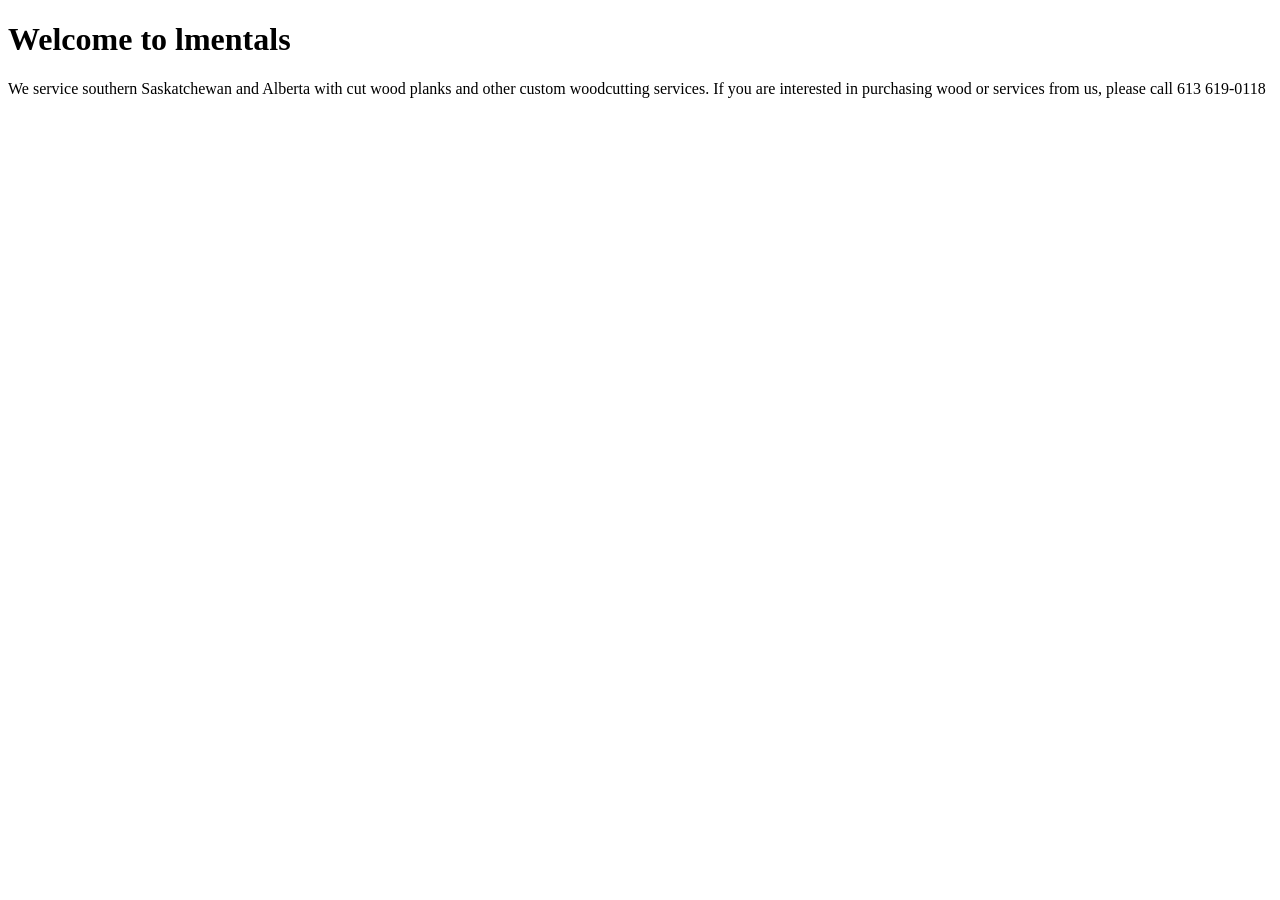
==== index.html @ 5d84160a "Add initial index.html for lmentals website" ====
<!DOCTYPE html>
<html lang="en">
<head>
    <meta charset="UTF-8">
    <meta name="viewport" content="width=device-width, initial-scale=1.0">
    <title>lmentals index page</title>
</head>
<body>

    <h1>Welcome to lmentals</h1>

    <p>We service southern Saskatchewan and Alberta with cut wood planks and other custom woodcutting services.  If you are interested in purchasing wood or services from us, please call 613 619-0118</p>

</body>
</html>
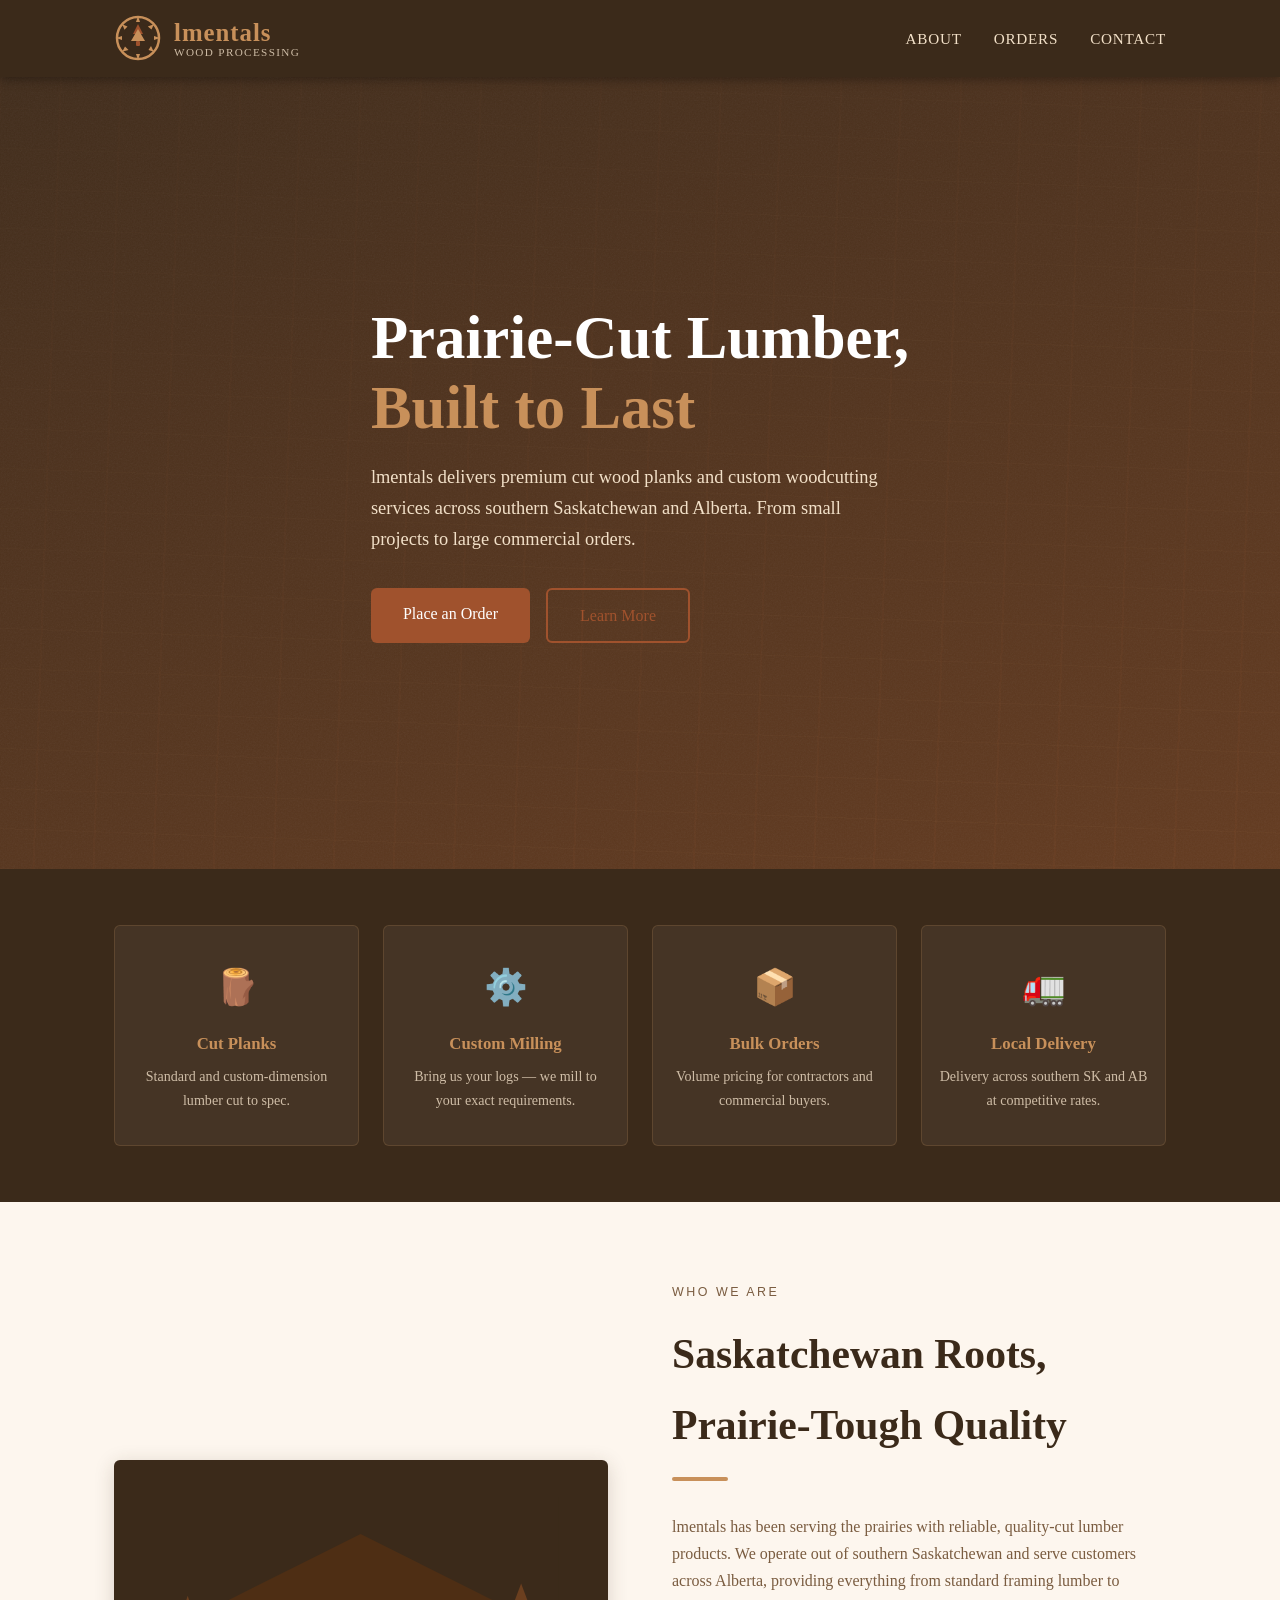
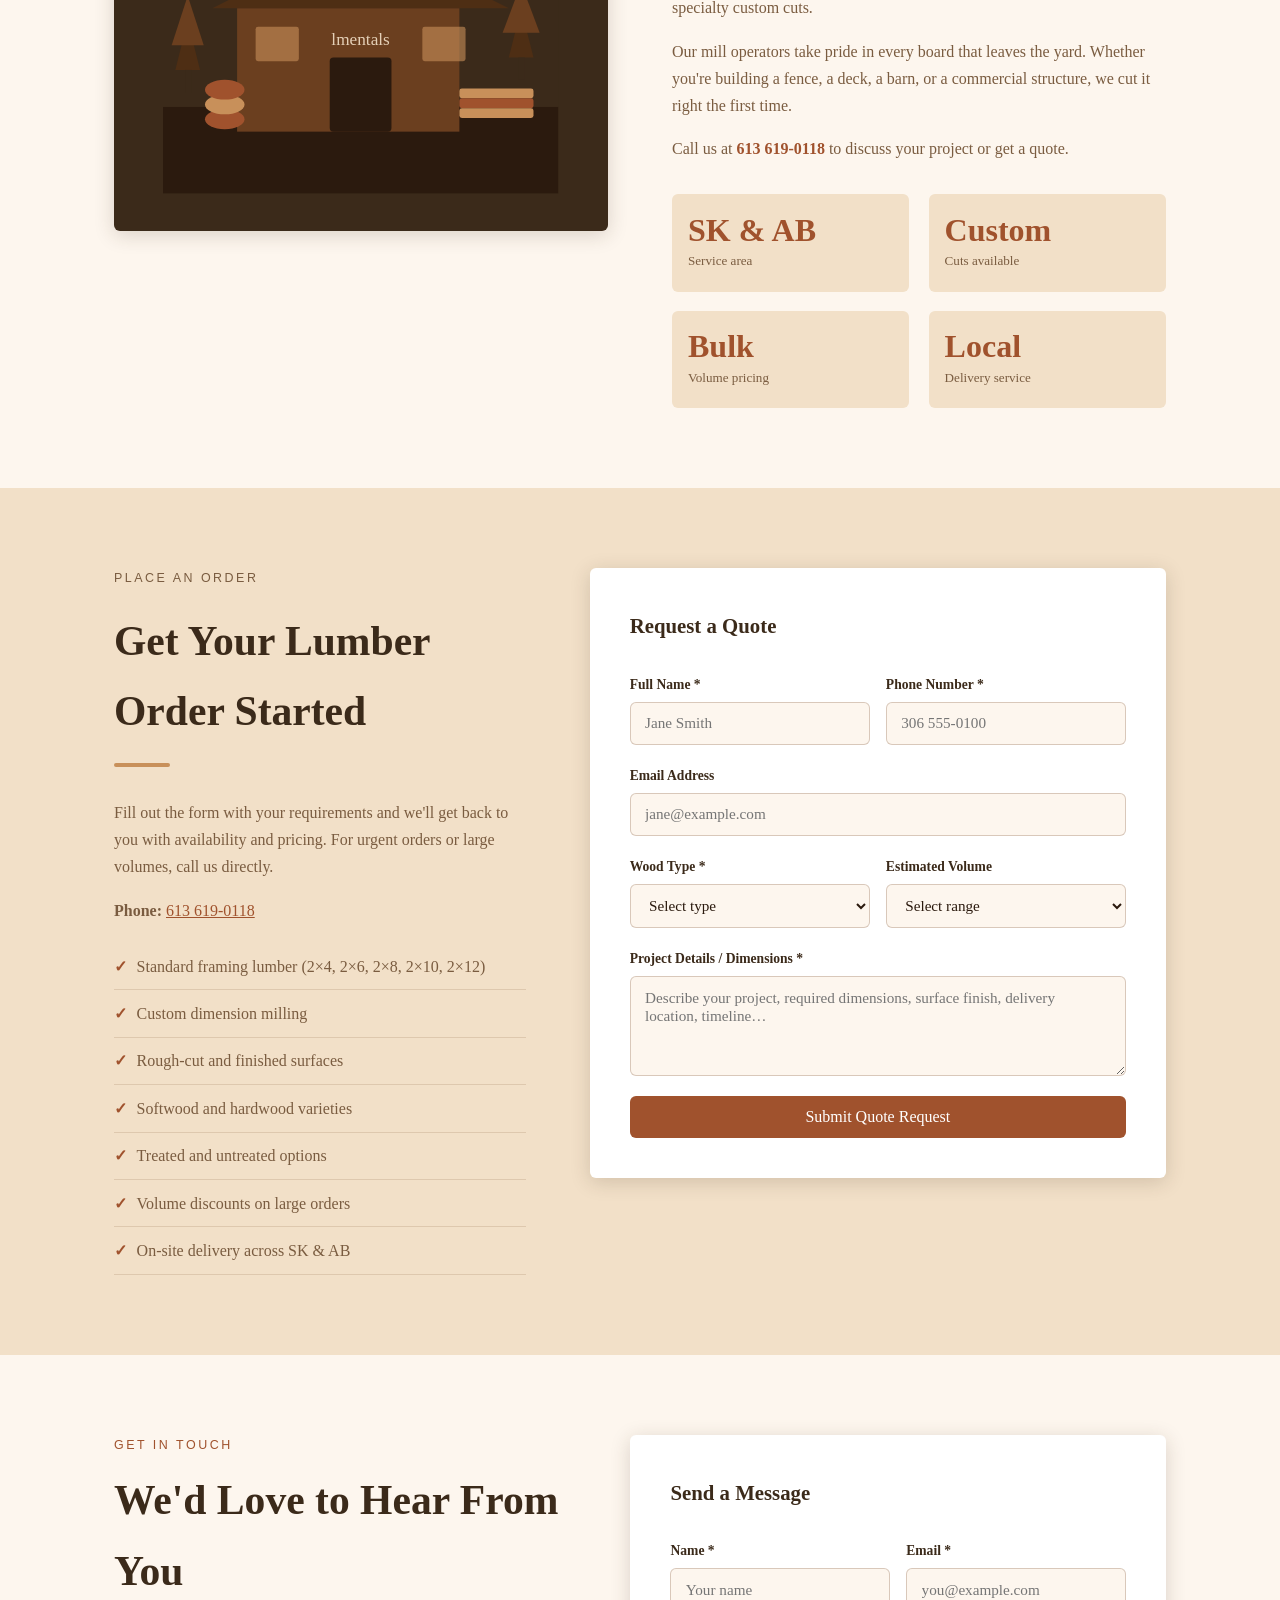
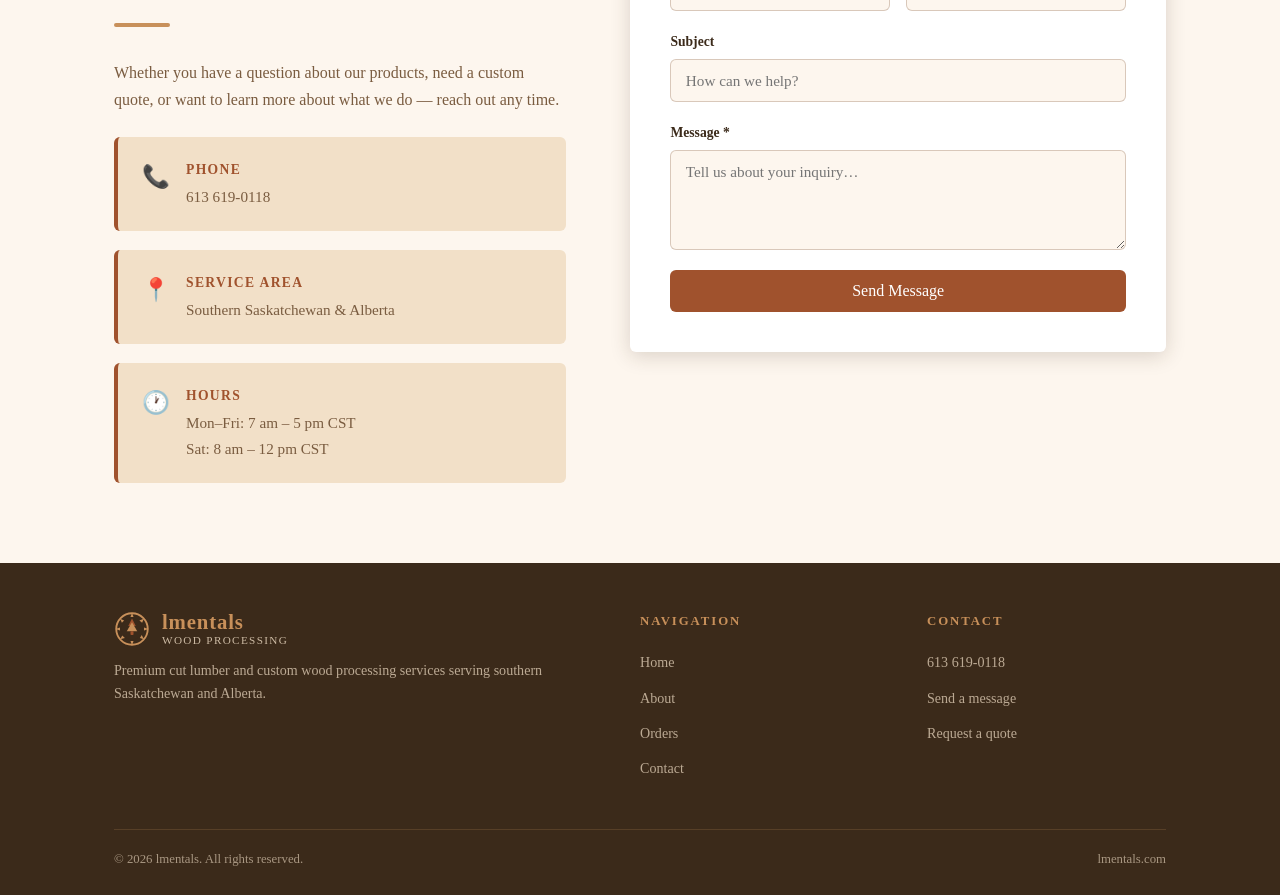
==== commit f4f29711: "initial website" ====
--- a/index.html
+++ b/index.html
@@ -1,15 +1,416 @@
 <!DOCTYPE html>
 <html lang="en">
 <head>
-    <meta charset="UTF-8">
-    <meta name="viewport" content="width=device-width, initial-scale=1.0">
-    <title>lmentals index page</title>
+  <meta charset="UTF-8">
+  <meta name="viewport" content="width=device-width, initial-scale=1.0">
+  <title>lmentals — Custom Wood Processing | Saskatchewan &amp; Alberta</title>
+  <meta name="description" content="lmentals provides premium cut wood planks and custom woodcutting services across southern Saskatchewan and Alberta.">
+  <link rel="stylesheet" href="style.css">
 </head>
 <body>
 
-    <h1>Welcome to lmentals</h1>
-
-    <p>We service southern Saskatchewan and Alberta with cut wood planks and other custom woodcutting services.  If you are interested in purchasing wood or services from us, please call 613 619-0118</p>
-
+<!-- ══════════════════ HEADER / NAV ══════════════════ -->
+<header>
+  <nav>
+    <a class="nav-logo" href="#hero">
+      <!-- Placeholder logo: stylized tree + saw blade -->
+      <svg width="48" height="48" viewBox="0 0 48 48" fill="none" xmlns="http://www.w3.org/2000/svg" aria-hidden="true">
+        <!-- Circular saw blade ring -->
+        <circle cx="24" cy="24" r="21" stroke="#c8905a" stroke-width="2.5" fill="none"/>
+        <!-- Saw teeth (8 triangles around the ring) -->
+        <g fill="#c8905a">
+          <polygon points="24,2 26,8 22,8"/>
+          <polygon points="39.8,10.2 37.5,15.5 33.8,12.5"/>
+          <polygon points="46,24 40,26 40,22"/>
+          <polygon points="39.8,37.8 34.5,36 37,32"/>
+          <polygon points="24,46 22,40 26,40"/>
+          <polygon points="8.2,37.8 11,32.5 14.5,36"/>
+          <polygon points="2,24 8,22 8,26"/>
+          <polygon points="8.2,10.2 13.5,12.5 10.5,15.8"/>
+        </g>
+        <!-- Inner circle -->
+        <circle cx="24" cy="24" r="14" fill="#3b2a1a"/>
+        <!-- Stylized pine tree -->
+        <polygon points="24,10 29,20 19,20" fill="#a0522d"/>
+        <polygon points="24,15 31,27 17,27" fill="#c8905a"/>
+        <!-- Trunk -->
+        <rect x="22" y="27" width="4" height="5" rx="1" fill="#a0522d"/>
+      </svg>
+      <span class="logo-text">
+        <span class="wordmark">lmentals</span>
+        <span class="tagline">Wood Processing</span>
+      </span>
+    </a>
+
+    <ul class="nav-links" id="navLinks">
+      <li><a href="#about">About</a></li>
+      <li><a href="#orders">Orders</a></li>
+      <li><a href="#contact">Contact</a></li>
+    </ul>
+
+    <div class="hamburger" id="hamburger" aria-label="Toggle menu" role="button" tabindex="0">
+      <span></span><span></span><span></span>
+    </div>
+  </nav>
+</header>
+
+
+<!-- ══════════════════ HERO ══════════════════ -->
+<section id="hero">
+  <div class="container">
+    <div class="hero-content">
+      <h1>Prairie-Cut Lumber,<br><em>Built to Last</em></h1>
+      <p>lmentals delivers premium cut wood planks and custom woodcutting services across southern Saskatchewan and Alberta. From small projects to large commercial orders.</p>
+      <div class="hero-btns">
+        <a href="#orders" class="btn btn-primary">Place an Order</a>
+        <a href="#about"  class="btn btn-secondary">Learn More</a>
+      </div>
+    </div>
+  </div>
+</section>
+
+
+<!-- ══════════════════ SERVICES STRIP ══════════════════ -->
+<section id="services">
+  <div class="container">
+    <div class="services-grid">
+      <div class="service-card">
+        <div class="icon">🪵</div>
+        <h3>Cut Planks</h3>
+        <p>Standard and custom-dimension lumber cut to spec.</p>
+      </div>
+      <div class="service-card">
+        <div class="icon">⚙️</div>
+        <h3>Custom Milling</h3>
+        <p>Bring us your logs — we mill to your exact requirements.</p>
+      </div>
+      <div class="service-card">
+        <div class="icon">📦</div>
+        <h3>Bulk Orders</h3>
+        <p>Volume pricing for contractors and commercial buyers.</p>
+      </div>
+      <div class="service-card">
+        <div class="icon">🚛</div>
+        <h3>Local Delivery</h3>
+        <p>Delivery across southern SK and AB at competitive rates.</p>
+      </div>
+    </div>
+  </div>
+</section>
+
+
+<!-- ══════════════════ ABOUT ══════════════════ -->
+<section id="about">
+  <div class="container">
+    <div class="about-grid">
+
+      <!-- Decorative illustration placeholder -->
+      <div class="about-visual">
+        <svg viewBox="0 0 320 240" xmlns="http://www.w3.org/2000/svg" aria-label="Wood mill illustration">
+          <!-- Sky -->
+          <rect width="320" height="240" fill="#3b2a1a"/>
+          <!-- Ground -->
+          <rect y="170" width="320" height="70" fill="#2b1a0e"/>
+          <!-- Shed body -->
+          <rect x="60" y="90" width="180" height="100" fill="#6b3f1f"/>
+          <!-- Roof -->
+          <polygon points="40,90 160,30 280,90" fill="#4e2e14"/>
+          <!-- Door -->
+          <rect x="135" y="130" width="50" height="60" rx="3" fill="#2b1a0e"/>
+          <!-- Windows -->
+          <rect x="75"  y="105" width="35" height="28" rx="2" fill="#c8905a" opacity=".6"/>
+          <rect x="210" y="105" width="35" height="28" rx="2" fill="#c8905a" opacity=".6"/>
+          <!-- Log stack -->
+          <ellipse cx="50"  cy="180" rx="16" ry="8"  fill="#a0522d"/>
+          <ellipse cx="50"  cy="168" rx="16" ry="8"  fill="#c8905a"/>
+          <ellipse cx="50"  cy="156" rx="16" ry="8"  fill="#a0522d"/>
+          <!-- Plank stack -->
+          <rect x="240" y="155" width="60" height="8"  rx="2" fill="#c8905a"/>
+          <rect x="240" y="163" width="60" height="8"  rx="2" fill="#a0522d"/>
+          <rect x="240" y="171" width="60" height="8"  rx="2" fill="#c8905a"/>
+          <!-- Trees -->
+          <polygon points="290,90 300,130 280,130" fill="#4e2e14"/>
+          <polygon points="290,70 305,110 275,110" fill="#6b3f1f"/>
+          <rect x="288" y="130" width="5" height="18" fill="#3b2a1a"/>
+
+          <polygon points="20,100 30,140 10,140" fill="#4e2e14"/>
+          <polygon points="20,80 33,120 7,120"  fill="#6b3f1f"/>
+          <rect x="18" y="140" width="5" height="18" fill="#3b2a1a"/>
+          <!-- Company name on shed -->
+          <text x="160" y="120" text-anchor="middle" fill="#f2e0c8" font-family="Georgia,serif" font-size="14" opacity=".9">lmentals</text>
+        </svg>
+      </div>
+
+      <div class="about-text">
+        <p class="section-label">Who We Are</p>
+        <h2 class="section-title">Saskatchewan Roots,<br>Prairie-Tough Quality</h2>
+        <div class="divider"></div>
+        <p>lmentals has been serving the prairies with reliable, quality-cut lumber products. We operate out of southern Saskatchewan and serve customers across Alberta, providing everything from standard framing lumber to specialty custom cuts.</p>
+        <p>Our mill operators take pride in every board that leaves the yard. Whether you're building a fence, a deck, a barn, or a commercial structure, we cut it right the first time.</p>
+        <p>Call us at <strong><a href="tel:6136190118" style="color:var(--cedar);text-decoration:none;">613 619-0118</a></strong> to discuss your project or get a quote.</p>
+
+        <div class="stats">
+          <div class="stat">
+            <div class="stat-num">SK &amp; AB</div>
+            <div class="stat-lbl">Service area</div>
+          </div>
+          <div class="stat">
+            <div class="stat-num">Custom</div>
+            <div class="stat-lbl">Cuts available</div>
+          </div>
+          <div class="stat">
+            <div class="stat-num">Bulk</div>
+            <div class="stat-lbl">Volume pricing</div>
+          </div>
+          <div class="stat">
+            <div class="stat-num">Local</div>
+            <div class="stat-lbl">Delivery service</div>
+          </div>
+        </div>
+      </div>
+
+    </div>
+  </div>
+</section>
+
+
+<!-- ══════════════════ ORDERS ══════════════════ -->
+<section id="orders">
+  <div class="container">
+    <div class="orders-layout">
+
+      <div class="order-info">
+        <p class="section-label">Place an Order</p>
+        <h2 class="section-title">Get Your Lumber Order Started</h2>
+        <div class="divider"></div>
+        <p>Fill out the form with your requirements and we'll get back to you with availability and pricing. For urgent orders or large volumes, call us directly.</p>
+        <p><strong>Phone:</strong> <a href="tel:6136190118" style="color:var(--cedar);">613 619-0118</a></p>
+
+        <ul>
+          <li>Standard framing lumber (2×4, 2×6, 2×8, 2×10, 2×12)</li>
+          <li>Custom dimension milling</li>
+          <li>Rough-cut and finished surfaces</li>
+          <li>Softwood and hardwood varieties</li>
+          <li>Treated and untreated options</li>
+          <li>Volume discounts on large orders</li>
+          <li>On-site delivery across SK &amp; AB</li>
+        </ul>
+      </div>
+
+      <div class="order-form">
+        <h3>Request a Quote</h3>
+        <form id="orderForm" novalidate>
+          <div class="form-row">
+            <div class="field">
+              <label for="o-name">Full Name *</label>
+              <input type="text" id="o-name" name="name" placeholder="Jane Smith" required>
+            </div>
+            <div class="field">
+              <label for="o-phone">Phone Number *</label>
+              <input type="tel" id="o-phone" name="phone" placeholder="306 555-0100" required>
+            </div>
+          </div>
+          <div class="field">
+            <label for="o-email">Email Address</label>
+            <input type="email" id="o-email" name="email" placeholder="jane@example.com">
+          </div>
+          <div class="form-row">
+            <div class="field">
+              <label for="o-type">Wood Type *</label>
+              <select id="o-type" name="wood_type" required>
+                <option value="" disabled selected>Select type</option>
+                <option>Spruce (framing)</option>
+                <option>Pine</option>
+                <option>Fir</option>
+                <option>Cedar</option>
+                <option>Hardwood (custom)</option>
+                <option>Not sure — advise me</option>
+              </select>
+            </div>
+            <div class="field">
+              <label for="o-volume">Estimated Volume</label>
+              <select id="o-volume" name="volume">
+                <option value="" disabled selected>Select range</option>
+                <option>Small (&lt; 100 board-ft)</option>
+                <option>Medium (100–500 board-ft)</option>
+                <option>Large (500–2000 board-ft)</option>
+                <option>Commercial (2000+ board-ft)</option>
+              </select>
+            </div>
+          </div>
+          <div class="field">
+            <label for="o-details">Project Details / Dimensions *</label>
+            <textarea id="o-details" name="details" placeholder="Describe your project, required dimensions, surface finish, delivery location, timeline…" required></textarea>
+          </div>
+          <button type="submit" class="btn btn-primary" style="width:100%;">Submit Quote Request</button>
+          <p id="orderMsg" style="margin-top:.8rem;font-size:.88rem;color:var(--cedar);display:none;"></p>
+        </form>
+      </div>
+
+    </div>
+  </div>
+</section>
+
+
+<!-- ══════════════════ CONTACT ══════════════════ -->
+<section id="contact">
+  <div class="container">
+    <div class="contact-grid">
+
+      <div>
+        <p class="section-label">Get in Touch</p>
+        <h2 class="section-title">We'd Love to Hear From You</h2>
+        <div class="divider"></div>
+        <p style="color:var(--muted);margin-bottom:1.5rem;">Whether you have a question about our products, need a custom quote, or want to learn more about what we do — reach out any time.</p>
+
+        <div class="contact-cards">
+          <div class="contact-card">
+            <div class="icon">📞</div>
+            <div>
+              <h4>Phone</h4>
+              <p><a href="tel:6136190118">613 619-0118</a></p>
+            </div>
+          </div>
+          <div class="contact-card">
+            <div class="icon">📍</div>
+            <div>
+              <h4>Service Area</h4>
+              <p>Southern Saskatchewan &amp; Alberta</p>
+            </div>
+          </div>
+          <div class="contact-card">
+            <div class="icon">🕐</div>
+            <div>
+              <h4>Hours</h4>
+              <p>Mon–Fri: 7 am – 5 pm CST<br>Sat: 8 am – 12 pm CST</p>
+            </div>
+          </div>
+        </div>
+      </div>
+
+      <div class="contact-form">
+        <h3>Send a Message</h3>
+        <form id="contactForm" novalidate>
+          <div class="form-row">
+            <div class="field">
+              <label for="c-name">Name *</label>
+              <input type="text" id="c-name" name="name" placeholder="Your name" required>
+            </div>
+            <div class="field">
+              <label for="c-email">Email *</label>
+              <input type="email" id="c-email" name="email" placeholder="you@example.com" required>
+            </div>
+          </div>
+          <div class="field">
+            <label for="c-subject">Subject</label>
+            <input type="text" id="c-subject" name="subject" placeholder="How can we help?">
+          </div>
+          <div class="field">
+            <label for="c-message">Message *</label>
+            <textarea id="c-message" name="message" placeholder="Tell us about your inquiry…" required></textarea>
+          </div>
+          <button type="submit" class="btn btn-primary" style="width:100%;">Send Message</button>
+          <p id="contactMsg" style="margin-top:.8rem;font-size:.88rem;color:var(--cedar);display:none;"></p>
+        </form>
+      </div>
+
+    </div>
+  </div>
+</section>
+
+
+<!-- ══════════════════ FOOTER ══════════════════ -->
+<footer>
+  <div class="container">
+    <div class="footer-grid">
+      <div class="footer-brand">
+        <div class="nav-logo" style="margin-bottom:.6rem;">
+          <svg width="36" height="36" viewBox="0 0 48 48" fill="none" xmlns="http://www.w3.org/2000/svg" aria-hidden="true">
+            <circle cx="24" cy="24" r="21" stroke="#c8905a" stroke-width="2.5" fill="none"/>
+            <g fill="#c8905a">
+              <polygon points="24,2 26,8 22,8"/>
+              <polygon points="39.8,10.2 37.5,15.5 33.8,12.5"/>
+              <polygon points="46,24 40,26 40,22"/>
+              <polygon points="39.8,37.8 34.5,36 37,32"/>
+              <polygon points="24,46 22,40 26,40"/>
+              <polygon points="8.2,37.8 11,32.5 14.5,36"/>
+              <polygon points="2,24 8,22 8,26"/>
+              <polygon points="8.2,10.2 13.5,12.5 10.5,15.8"/>
+            </g>
+            <circle cx="24" cy="24" r="14" fill="#3b2a1a"/>
+            <polygon points="24,10 29,20 19,20" fill="#a0522d"/>
+            <polygon points="24,15 31,27 17,27" fill="#c8905a"/>
+            <rect x="22" y="27" width="4" height="5" rx="1" fill="#a0522d"/>
+          </svg>
+          <span class="logo-text">
+            <span class="wordmark">lmentals</span>
+            <span class="tagline">Wood Processing</span>
+          </span>
+        </div>
+        <p>Premium cut lumber and custom wood processing services serving southern Saskatchewan and Alberta.</p>
+      </div>
+
+      <div class="footer-col">
+        <h4>Navigation</h4>
+        <ul>
+          <li><a href="#hero">Home</a></li>
+          <li><a href="#about">About</a></li>
+          <li><a href="#orders">Orders</a></li>
+          <li><a href="#contact">Contact</a></li>
+        </ul>
+      </div>
+
+      <div class="footer-col">
+        <h4>Contact</h4>
+        <ul>
+          <li><a href="tel:6136190118">613 619-0118</a></li>
+          <li><a href="#contact">Send a message</a></li>
+          <li><a href="#orders">Request a quote</a></li>
+        </ul>
+      </div>
+    </div>
+
+    <div class="footer-bottom">
+      <p>&copy; <span id="year"></span> lmentals. All rights reserved.</p>
+      <p>lmentals.com</p>
+    </div>
+  </div>
+</footer>
+
+
+<script>
+  // Dynamic year
+  document.getElementById('year').textContent = new Date().getFullYear();
+
+  // Mobile nav toggle
+  const hamburger = document.getElementById('hamburger');
+  const navLinks   = document.getElementById('navLinks');
+  hamburger.addEventListener('click', () => navLinks.classList.toggle('open'));
+  hamburger.addEventListener('keydown', e => { if (e.key === 'Enter' || e.key === ' ') navLinks.classList.toggle('open'); });
+  navLinks.querySelectorAll('a').forEach(a => a.addEventListener('click', () => navLinks.classList.remove('open')));
+
+  // Simple form feedback (no backend wired up yet)
+  function handleForm(formId, msgId, successText) {
+    document.getElementById(formId).addEventListener('submit', function(e) {
+      e.preventDefault();
+      const required = this.querySelectorAll('[required]');
+      let valid = true;
+      required.forEach(el => { if (!el.value.trim()) { el.style.borderColor = '#c0392b'; valid = false; } else { el.style.borderColor = ''; } });
+      const msg = document.getElementById(msgId);
+      if (valid) {
+        msg.textContent = successText;
+        msg.style.display = 'block';
+        this.reset();
+      } else {
+        msg.textContent = 'Please fill in all required fields.';
+        msg.style.color = '#c0392b';
+        msg.style.display = 'block';
+      }
+    });
+  }
+
+  handleForm('orderForm',   'orderMsg',   'Thanks! We\'ll be in touch with a quote shortly.');
+  handleForm('contactForm', 'contactMsg', 'Message sent — we\'ll get back to you soon.');
+</script>
 </body>
 </html>
--- a/style.css
+++ b/style.css
@@ -0,0 +1,412 @@
+/* ── Reset & base ─────────────────────────────── */
+*, *::before, *::after { box-sizing: border-box; margin: 0; padding: 0; }
+
+:root {
+  --bark:    #3b2a1a;
+  --walnut:  #6b3f1f;
+  --cedar:   #a0522d;
+  --grain:   #c8905a;
+  --sawdust: #f2e0c8;
+  --cream:   #fdf6ee;
+  --white:   #ffffff;
+  --text:    #2b1a0e;
+  --muted:   #7a5c40;
+  --radius:  6px;
+  --shadow:  0 4px 20px rgba(59,42,26,.18);
+}
+
+html { scroll-behavior: smooth; }
+
+body {
+  font-family: 'Georgia', serif;
+  background: var(--cream);
+  color: var(--text);
+  line-height: 1.7;
+}
+
+/* ── Utility ──────────────────────────────────── */
+.container { max-width: 1100px; margin: 0 auto; padding: 0 1.5rem; }
+.btn {
+  display: inline-block;
+  padding: .75rem 2rem;
+  border-radius: var(--radius);
+  font-size: 1rem;
+  font-family: inherit;
+  cursor: pointer;
+  text-decoration: none;
+  border: none;
+  transition: filter .2s, transform .15s;
+}
+.btn:hover { filter: brightness(1.1); transform: translateY(-2px); }
+.btn-primary   { background: var(--cedar); color: var(--white); }
+.btn-secondary { background: transparent; color: var(--cedar); border: 2px solid var(--cedar); }
+
+/* ── Header / Nav ─────────────────────────────── */
+header {
+  position: sticky;
+  top: 0;
+  z-index: 100;
+  background: var(--bark);
+  box-shadow: 0 2px 10px rgba(0,0,0,.35);
+}
+
+nav {
+  display: flex;
+  align-items: center;
+  justify-content: space-between;
+  padding: .9rem 1.5rem;
+  max-width: 1100px;
+  margin: 0 auto;
+}
+
+.nav-logo {
+  display: flex;
+  align-items: center;
+  gap: .75rem;
+  text-decoration: none;
+  color: var(--sawdust);
+}
+
+.nav-logo svg { flex-shrink: 0; }
+
+.logo-text {
+  display: flex;
+  flex-direction: column;
+  line-height: 1.1;
+}
+.logo-text .wordmark {
+  font-size: 1.55rem;
+  font-weight: bold;
+  letter-spacing: .04em;
+  color: var(--grain);
+}
+.logo-text .tagline {
+  font-size: .7rem;
+  letter-spacing: .12em;
+  text-transform: uppercase;
+  color: var(--sawdust);
+  opacity: .8;
+}
+
+.nav-links {
+  list-style: none;
+  display: flex;
+  gap: 2rem;
+}
+.nav-links a {
+  color: var(--sawdust);
+  text-decoration: none;
+  font-size: .95rem;
+  letter-spacing: .05em;
+  text-transform: uppercase;
+  position: relative;
+  padding-bottom: 2px;
+}
+.nav-links a::after {
+  content: '';
+  position: absolute;
+  bottom: 0; left: 0;
+  width: 0; height: 2px;
+  background: var(--grain);
+  transition: width .25s;
+}
+.nav-links a:hover::after { width: 100%; }
+
+/* Hamburger (mobile) */
+.hamburger { display: none; flex-direction: column; gap: 5px; cursor: pointer; }
+.hamburger span { display: block; width: 26px; height: 2px; background: var(--sawdust); border-radius: 2px; transition: .3s; }
+
+/* ── Hero ─────────────────────────────────────── */
+#hero {
+  position: relative;
+  min-height: 88vh;
+  display: flex;
+  align-items: center;
+  overflow: hidden;
+  background:
+    linear-gradient(160deg, rgba(59,42,26,.82) 0%, rgba(107,63,31,.55) 100%),
+    repeating-linear-gradient(
+      92deg,
+      rgba(160,82,45,.15) 0px, rgba(160,82,45,.15) 2px,
+      transparent 2px, transparent 60px
+    ),
+    repeating-linear-gradient(
+      2deg,
+      rgba(200,144,90,.08) 0px, rgba(200,144,90,.08) 1px,
+      transparent 1px, transparent 40px
+    );
+  background-color: #5a3520;
+}
+
+/* Wood-grain texture overlay */
+#hero::before {
+  content: '';
+  position: absolute;
+  inset: 0;
+  background: url("data:image/svg+xml,%3Csvg xmlns='http://www.w3.org/2000/svg' width='400' height='400'%3E%3Cfilter id='noise'%3E%3CfeTurbulence type='fractalNoise' baseFrequency='0.65' numOctaves='3' stitchTiles='stitch'/%3E%3CfeColorMatrix type='saturate' values='0'/%3E%3C/filter%3E%3Crect width='400' height='400' filter='url(%23noise)' opacity='0.06'/%3E%3C/svg%3E");
+  pointer-events: none;
+}
+
+.hero-content {
+  position: relative;
+  z-index: 1;
+  max-width: 680px;
+}
+
+.hero-content h1 {
+  font-size: clamp(2.2rem, 5vw, 3.8rem);
+  color: var(--white);
+  line-height: 1.15;
+  margin-bottom: 1.2rem;
+}
+.hero-content h1 em {
+  font-style: normal;
+  color: var(--grain);
+}
+.hero-content p {
+  font-size: 1.15rem;
+  color: var(--sawdust);
+  margin-bottom: 2rem;
+  max-width: 520px;
+}
+.hero-btns { display: flex; gap: 1rem; flex-wrap: wrap; }
+
+/* ── Section shared ───────────────────────────── */
+section { padding: 5rem 0; }
+.section-label {
+  font-size: .78rem;
+  letter-spacing: .2em;
+  text-transform: uppercase;
+  color: var(--cedar);
+  font-family: 'Arial', sans-serif;
+  margin-bottom: .6rem;
+}
+.section-title {
+  font-size: clamp(1.8rem, 3.5vw, 2.6rem);
+  color: var(--bark);
+  margin-bottom: 1rem;
+}
+.divider {
+  width: 56px; height: 4px;
+  background: var(--grain);
+  border-radius: 2px;
+  margin: 1rem 0 2rem;
+}
+
+/* ── Services strip ───────────────────────────── */
+#services {
+  background: var(--bark);
+  padding: 3.5rem 0;
+}
+
+.services-grid {
+  display: grid;
+  grid-template-columns: repeat(auto-fit, minmax(200px, 1fr));
+  gap: 1.5rem;
+  text-align: center;
+}
+
+.service-card {
+  padding: 2rem 1rem;
+  background: rgba(255,255,255,.05);
+  border: 1px solid rgba(200,144,90,.2);
+  border-radius: var(--radius);
+  color: var(--sawdust);
+}
+.service-card .icon { font-size: 2.2rem; margin-bottom: .8rem; }
+.service-card h3 { font-size: 1.05rem; color: var(--grain); margin-bottom: .4rem; }
+.service-card p  { font-size: .88rem; opacity: .8; }
+
+/* ── About ────────────────────────────────────── */
+#about { background: var(--cream); }
+
+.about-grid {
+  display: grid;
+  grid-template-columns: 1fr 1fr;
+  gap: 4rem;
+  align-items: center;
+}
+
+.about-visual {
+  border-radius: var(--radius);
+  overflow: hidden;
+  box-shadow: var(--shadow);
+  aspect-ratio: 4/3;
+  background: var(--bark);
+  display: flex;
+  align-items: center;
+  justify-content: center;
+}
+
+.about-visual svg { width: 80%; height: auto; }
+
+.about-text p { color: var(--muted); margin-bottom: 1rem; }
+
+.stats {
+  display: grid;
+  grid-template-columns: 1fr 1fr;
+  gap: 1.2rem;
+  margin-top: 2rem;
+}
+.stat { background: var(--sawdust); border-radius: var(--radius); padding: 1.2rem 1rem; }
+.stat-num { font-size: 2rem; font-weight: bold; color: var(--cedar); line-height: 1; }
+.stat-lbl { font-size: .82rem; color: var(--muted); margin-top: .3rem; }
+
+/* ── Orders ───────────────────────────────────── */
+#orders { background: var(--sawdust); }
+
+.orders-layout {
+  display: grid;
+  grid-template-columns: 1fr 1.4fr;
+  gap: 4rem;
+  align-items: start;
+}
+
+.order-info p  { color: var(--muted); margin-bottom: 1rem; }
+.order-info ul { list-style: none; margin-top: 1.2rem; }
+.order-info ul li {
+  padding: .6rem 0;
+  border-bottom: 1px solid rgba(107,63,31,.15);
+  color: var(--muted);
+  display: flex;
+  gap: .6rem;
+}
+.order-info ul li::before { content: '✓'; color: var(--cedar); font-weight: bold; flex-shrink: 0; }
+
+/* Order form */
+.order-form {
+  background: var(--white);
+  border-radius: var(--radius);
+  padding: 2.5rem;
+  box-shadow: var(--shadow);
+}
+.order-form h3 { font-size: 1.3rem; color: var(--bark); margin-bottom: 1.8rem; }
+
+.form-row { display: grid; grid-template-columns: 1fr 1fr; gap: 1rem; }
+
+.field { display: flex; flex-direction: column; gap: .4rem; margin-bottom: 1.2rem; }
+.field label { font-size: .85rem; font-weight: bold; color: var(--bark); }
+.field input,
+.field select,
+.field textarea {
+  padding: .7rem .9rem;
+  border: 1.5px solid rgba(107,63,31,.25);
+  border-radius: var(--radius);
+  font-family: inherit;
+  font-size: .95rem;
+  color: var(--text);
+  background: var(--cream);
+  transition: border-color .2s;
+}
+.field input:focus,
+.field select:focus,
+.field textarea:focus {
+  outline: none;
+  border-color: var(--cedar);
+  background: var(--white);
+}
+.field textarea { resize: vertical; min-height: 100px; }
+
+/* ── Contact ──────────────────────────────────── */
+#contact { background: var(--cream); }
+
+.contact-grid {
+  display: grid;
+  grid-template-columns: 1fr 1fr;
+  gap: 4rem;
+  align-items: start;
+}
+
+.contact-cards { display: flex; flex-direction: column; gap: 1.2rem; margin-top: 1.5rem; }
+.contact-card {
+  display: flex;
+  gap: 1rem;
+  align-items: flex-start;
+  background: var(--sawdust);
+  padding: 1.3rem 1.5rem;
+  border-radius: var(--radius);
+  border-left: 4px solid var(--cedar);
+}
+.contact-card .icon { font-size: 1.4rem; flex-shrink: 0; }
+.contact-card h4 { font-size: .85rem; text-transform: uppercase; letter-spacing: .1em; color: var(--cedar); margin-bottom: .2rem; }
+.contact-card p, .contact-card a { color: var(--muted); font-size: .95rem; text-decoration: none; }
+.contact-card a:hover { color: var(--cedar); }
+
+.contact-form {
+  background: var(--white);
+  border-radius: var(--radius);
+  padding: 2.5rem;
+  box-shadow: var(--shadow);
+}
+.contact-form h3 { font-size: 1.3rem; color: var(--bark); margin-bottom: 1.8rem; }
+
+/* ── Footer ───────────────────────────────────── */
+footer {
+  background: var(--bark);
+  color: var(--sawdust);
+  padding: 3rem 0 1.5rem;
+}
+
+.footer-grid {
+  display: grid;
+  grid-template-columns: 2fr 1fr 1fr;
+  gap: 3rem;
+  margin-bottom: 2.5rem;
+}
+
+.footer-brand .logo-text .wordmark { color: var(--grain); font-size: 1.3rem; }
+.footer-brand p { font-size: .88rem; color: rgba(242,224,200,.7); margin-top: .8rem; line-height: 1.6; }
+
+.footer-col h4 {
+  font-size: .8rem;
+  letter-spacing: .15em;
+  text-transform: uppercase;
+  color: var(--grain);
+  margin-bottom: 1rem;
+}
+.footer-col ul { list-style: none; }
+.footer-col ul li { margin-bottom: .5rem; }
+.footer-col ul li a { color: rgba(242,224,200,.7); text-decoration: none; font-size: .88rem; transition: color .2s; }
+.footer-col ul li a:hover { color: var(--grain); }
+
+.footer-bottom {
+  border-top: 1px solid rgba(200,144,90,.2);
+  padding-top: 1.2rem;
+  display: flex;
+  justify-content: space-between;
+  align-items: center;
+  flex-wrap: wrap;
+  gap: .5rem;
+}
+.footer-bottom p { font-size: .8rem; opacity: .6; }
+
+/* ── Responsive ───────────────────────────────── */
+@media (max-width: 768px) {
+  .about-grid,
+  .orders-layout,
+  .contact-grid { grid-template-columns: 1fr; gap: 2.5rem; }
+
+  .footer-grid { grid-template-columns: 1fr 1fr; }
+  .footer-brand { grid-column: 1 / -1; }
+
+  .nav-links {
+    display: none;
+    position: absolute;
+    top: 100%;
+    left: 0; right: 0;
+    background: var(--bark);
+    flex-direction: column;
+    padding: 1rem 1.5rem 1.5rem;
+    gap: 1.2rem;
+    box-shadow: 0 8px 20px rgba(0,0,0,.3);
+  }
+  .nav-links.open { display: flex; }
+  .hamburger { display: flex; }
+
+  .form-row { grid-template-columns: 1fr; }
+}
+
+@media (max-width: 480px) {
+  .footer-grid { grid-template-columns: 1fr; }
+  .hero-btns { flex-direction: column; }
+}
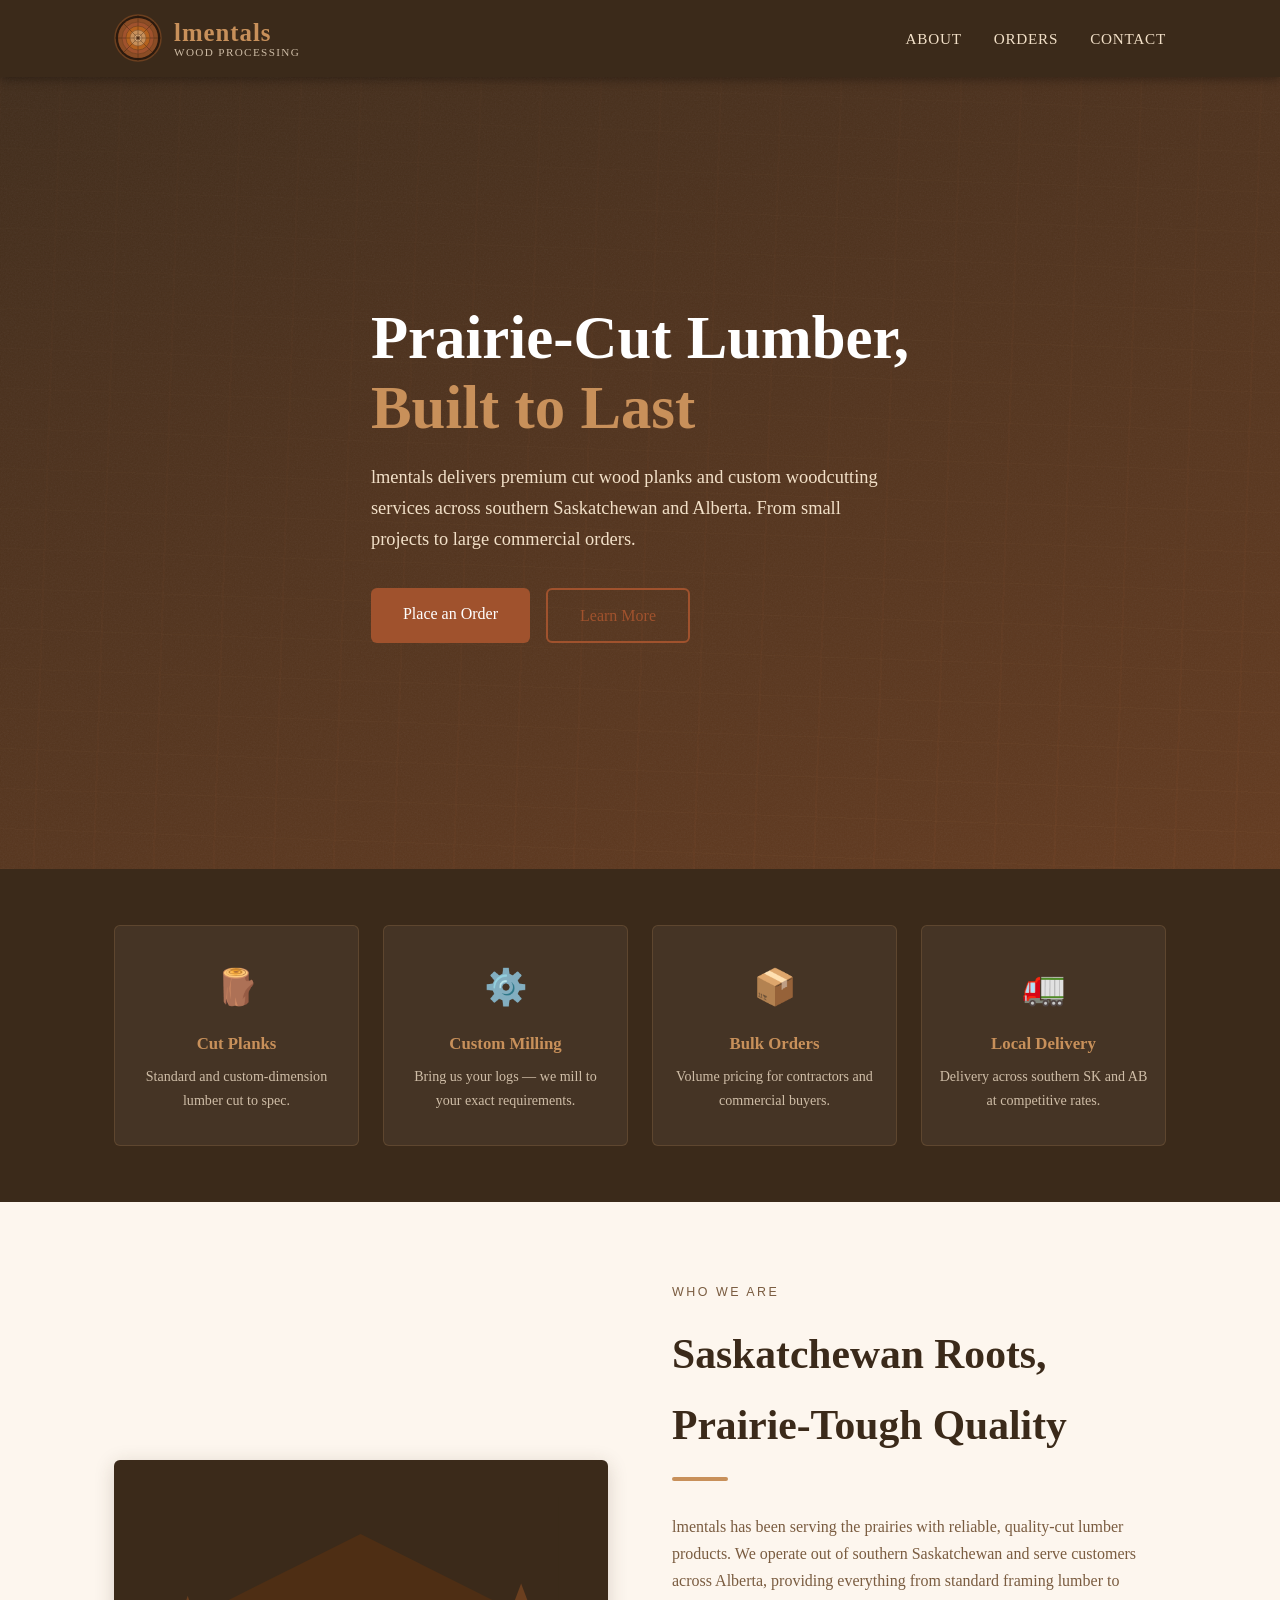
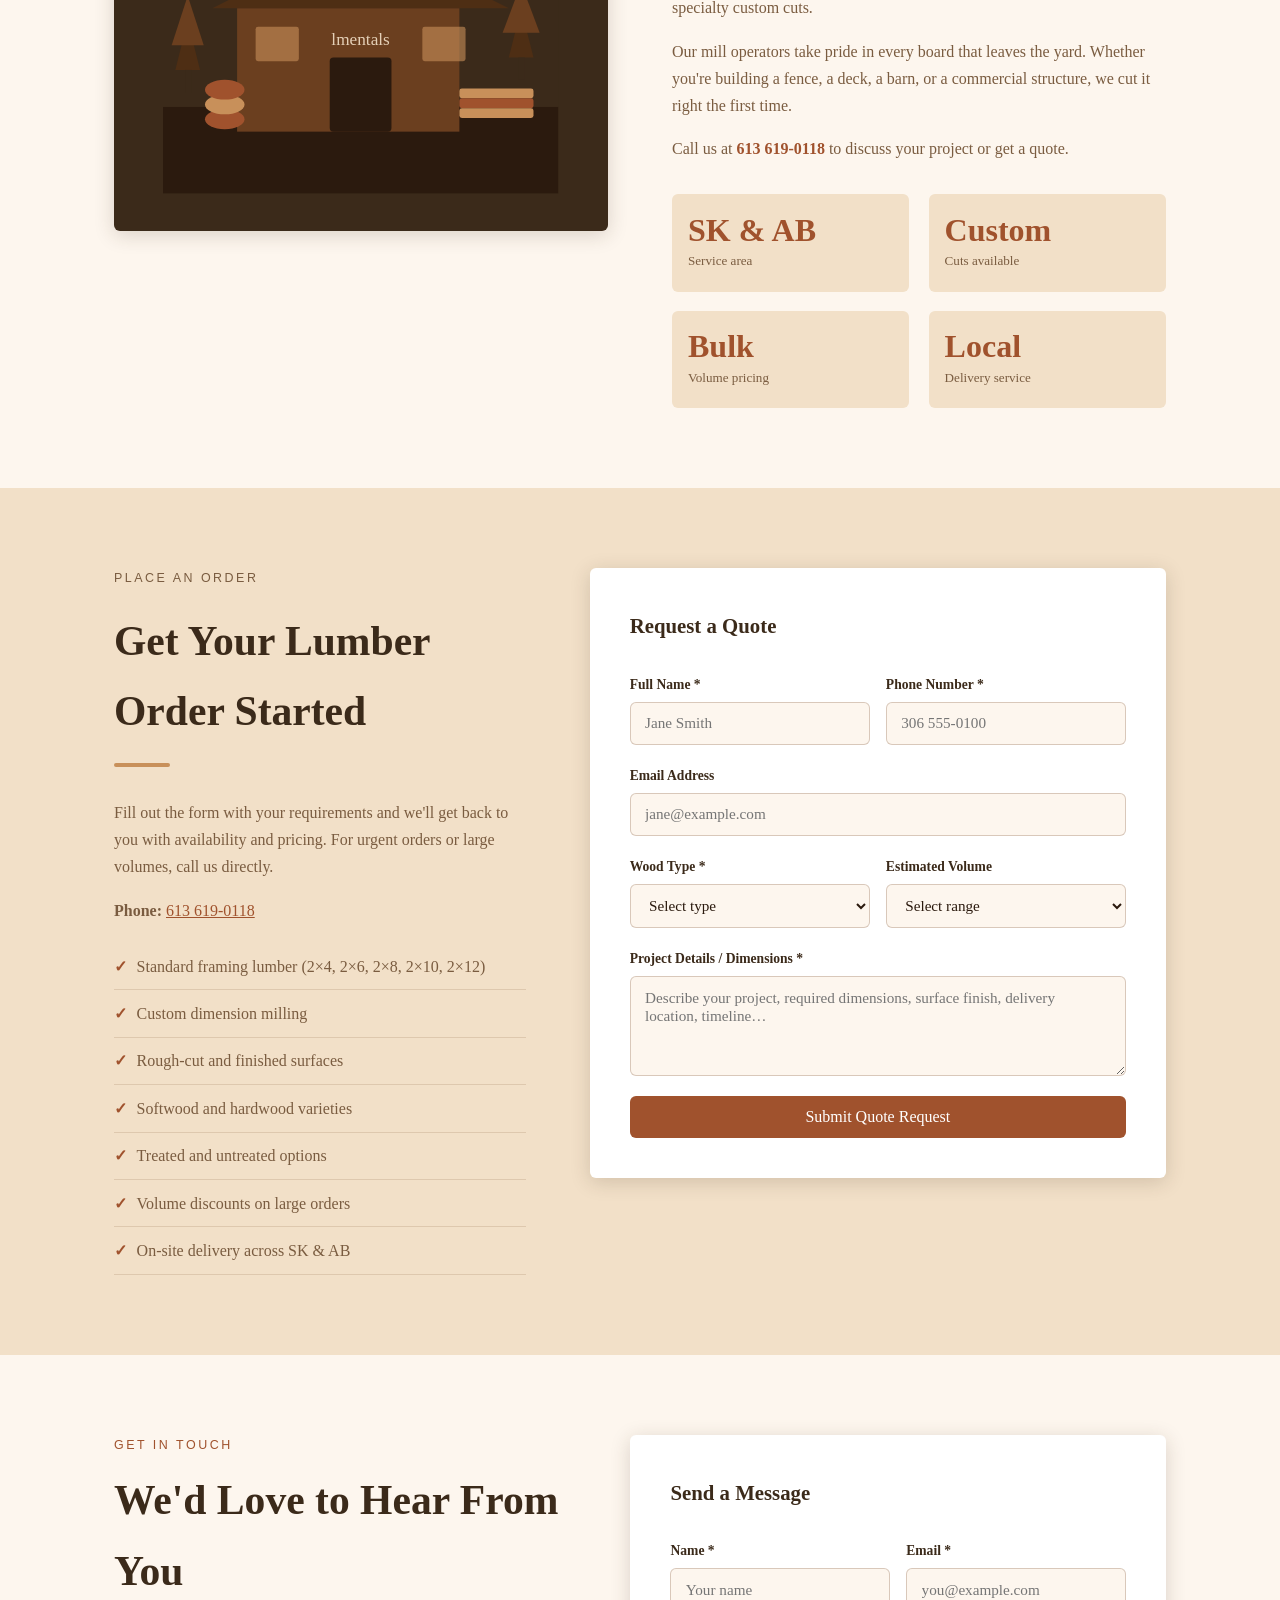
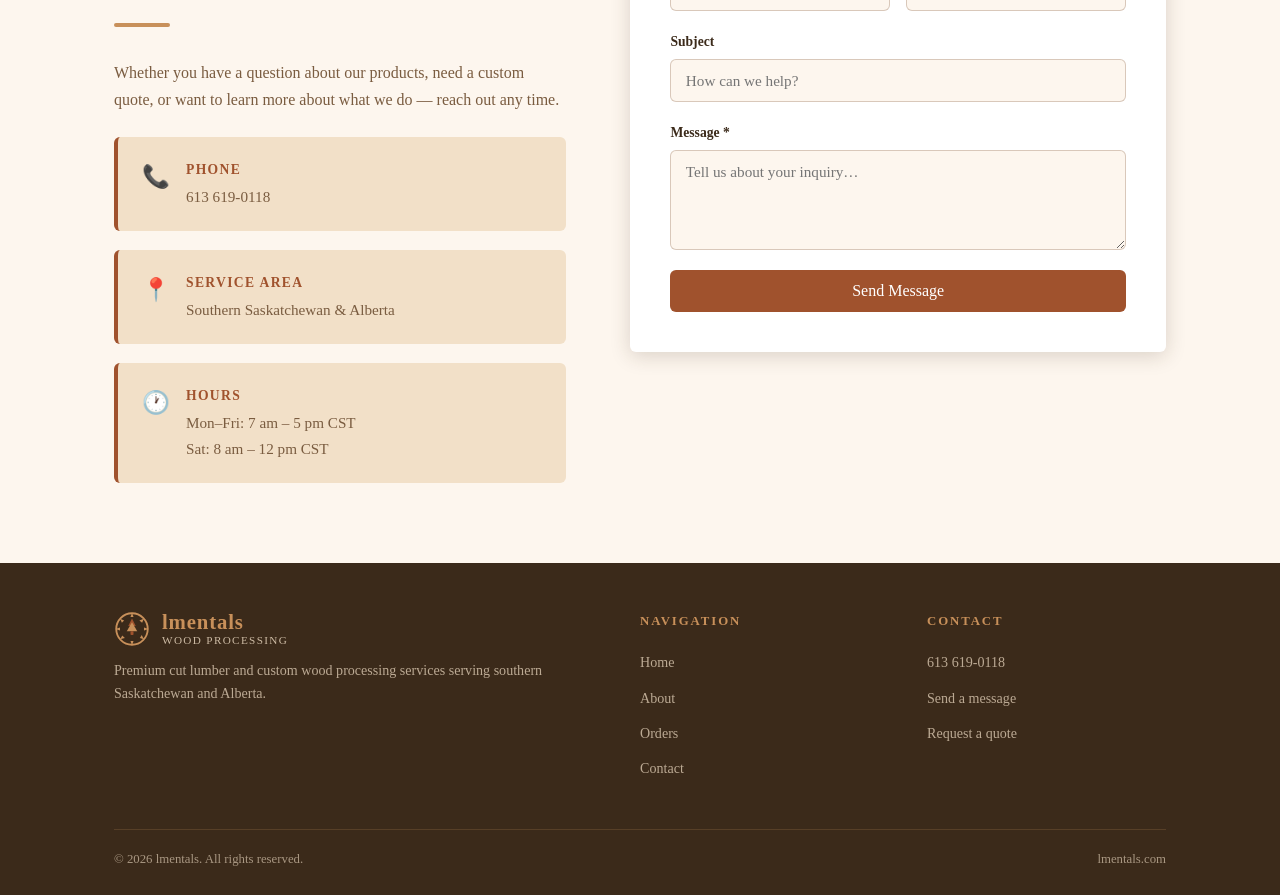
==== commit c75fe4d4: "new  logo" ====
--- a/index.html
+++ b/index.html
@@ -13,28 +13,32 @@
 <header>
   <nav>
     <a class="nav-logo" href="#hero">
-      <!-- Placeholder logo: stylized tree + saw blade -->
+      <!-- Logo: log end-grain / annual rings -->
       <svg width="48" height="48" viewBox="0 0 48 48" fill="none" xmlns="http://www.w3.org/2000/svg" aria-hidden="true">
-        <!-- Circular saw blade ring -->
-        <circle cx="24" cy="24" r="21" stroke="#c8905a" stroke-width="2.5" fill="none"/>
-        <!-- Saw teeth (8 triangles around the ring) -->
-        <g fill="#c8905a">
-          <polygon points="24,2 26,8 22,8"/>
-          <polygon points="39.8,10.2 37.5,15.5 33.8,12.5"/>
-          <polygon points="46,24 40,26 40,22"/>
-          <polygon points="39.8,37.8 34.5,36 37,32"/>
-          <polygon points="24,46 22,40 26,40"/>
-          <polygon points="8.2,37.8 11,32.5 14.5,36"/>
-          <polygon points="2,24 8,22 8,26"/>
-          <polygon points="8.2,10.2 13.5,12.5 10.5,15.8"/>
+        <!-- Bark outer ring -->
+        <circle cx="24" cy="24" r="23" fill="#2b1a0e"/>
+        <circle cx="24" cy="24" r="23" stroke="#6b3f1f" stroke-width="1.5" fill="none"/>
+        <!-- Sapwood -->
+        <circle cx="24" cy="24" r="20" fill="#8b4c25"/>
+        <!-- Annual growth rings -->
+        <circle cx="24" cy="24" r="16" fill="#a0522d"/>
+        <circle cx="24" cy="24" r="12" fill="#b5621f"/>
+        <circle cx="24" cy="24" r="8"  fill="#c8905a"/>
+        <circle cx="24" cy="24" r="4"  fill="#d4a574"/>
+        <!-- Heartwood centre -->
+        <circle cx="24" cy="24" r="1.8" fill="#6b3f1f"/>
+        <!-- Radial grain lines (medullary rays) -->
+        <g stroke="#2b1a0e" stroke-width="0.8" opacity="0.45">
+          <line x1="24" y1="1" x2="24" y2="47"/>
+          <line x1="1"  y1="24" x2="47" y2="24"/>
+          <line x1="7.5"  y1="7.5"  x2="40.5" y2="40.5"/>
+          <line x1="40.5" y1="7.5"  x2="7.5"  y2="40.5"/>
         </g>
-        <!-- Inner circle -->
-        <circle cx="24" cy="24" r="14" fill="#3b2a1a"/>
-        <!-- Stylized pine tree -->
-        <polygon points="24,10 29,20 19,20" fill="#a0522d"/>
-        <polygon points="24,15 31,27 17,27" fill="#c8905a"/>
-        <!-- Trunk -->
-        <rect x="22" y="27" width="4" height="5" rx="1" fill="#a0522d"/>
+        <!-- Ring separators redrawn on top of grain lines for clarity -->
+        <circle cx="24" cy="24" r="16" stroke="#6b3f1f" stroke-width="0.6" fill="none"/>
+        <circle cx="24" cy="24" r="12" stroke="#6b3f1f" stroke-width="0.6" fill="none"/>
+        <circle cx="24" cy="24" r="8"  stroke="#7a4e2a" stroke-width="0.5" fill="none"/>
+        <circle cx="24" cy="24" r="4"  stroke="#7a4e2a" stroke-width="0.5" fill="none"/>
       </svg>
       <span class="logo-text">
         <span class="wordmark">lmentals</span>
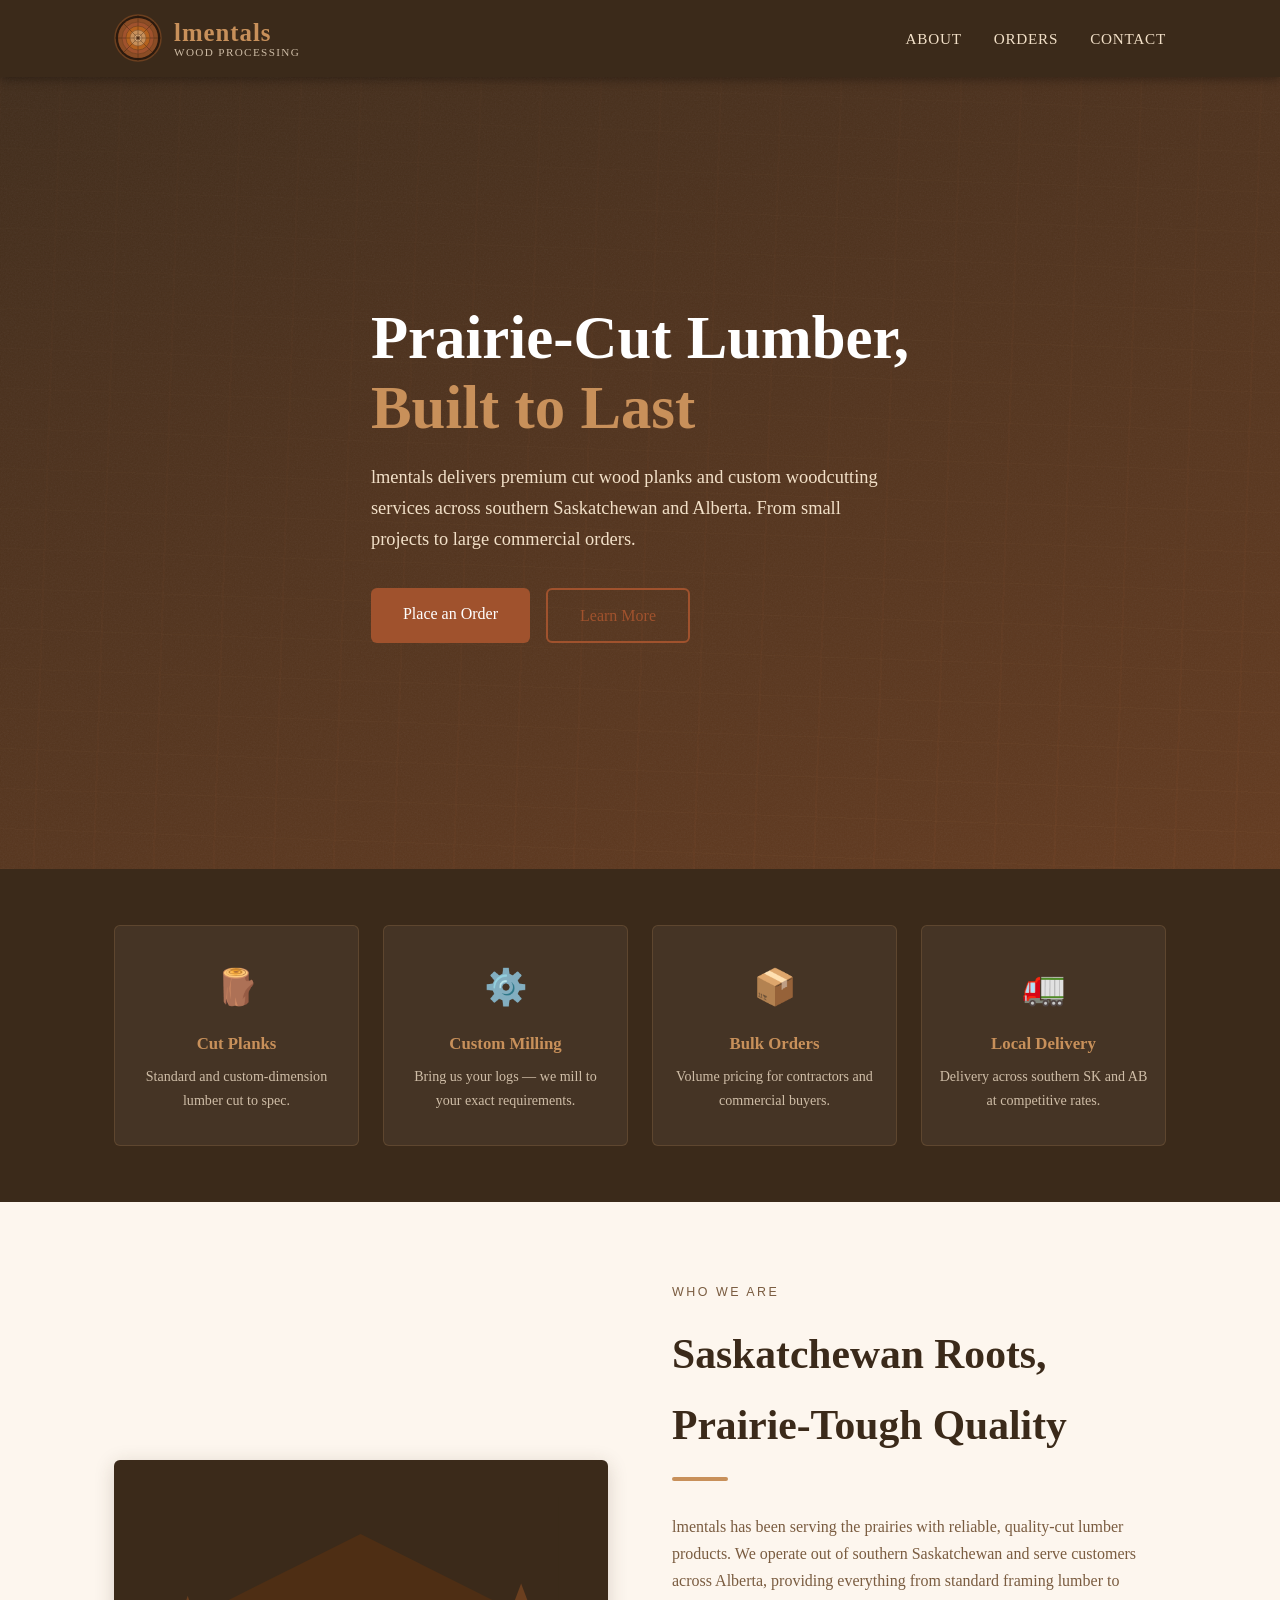
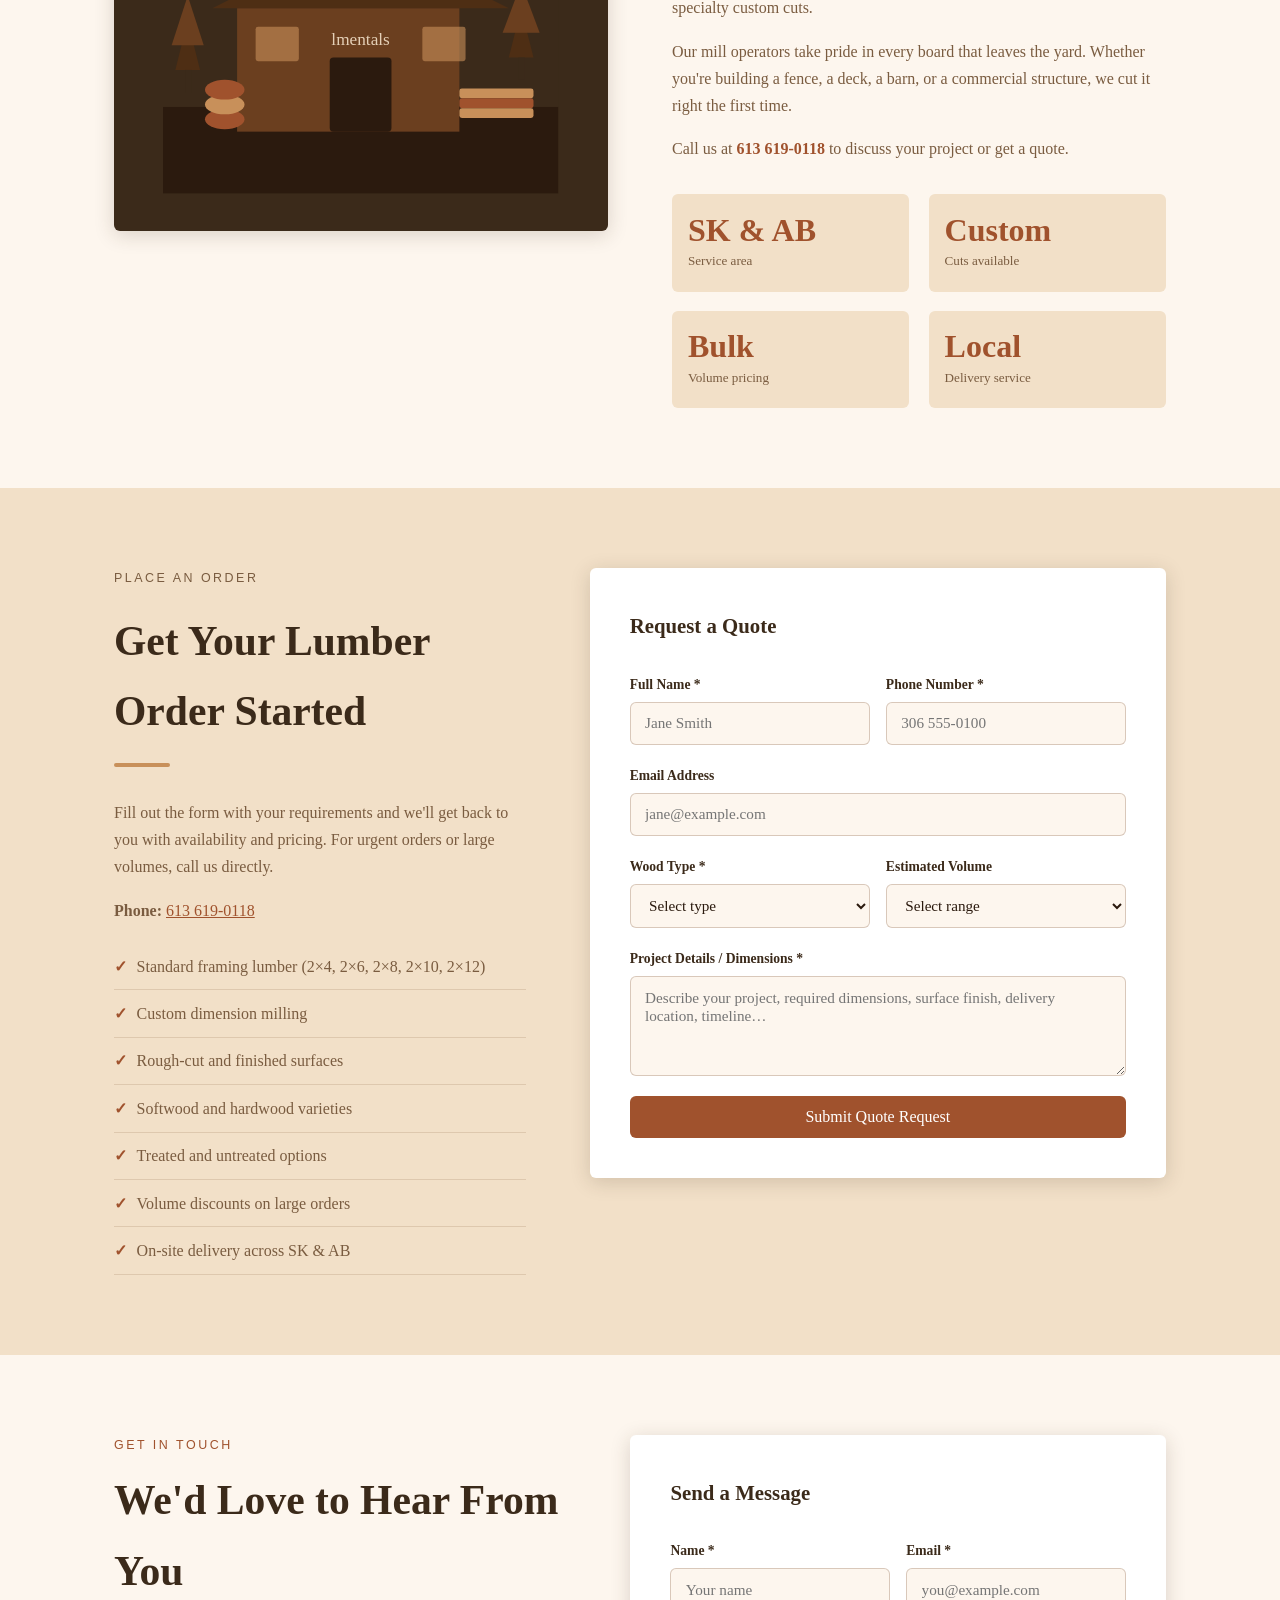
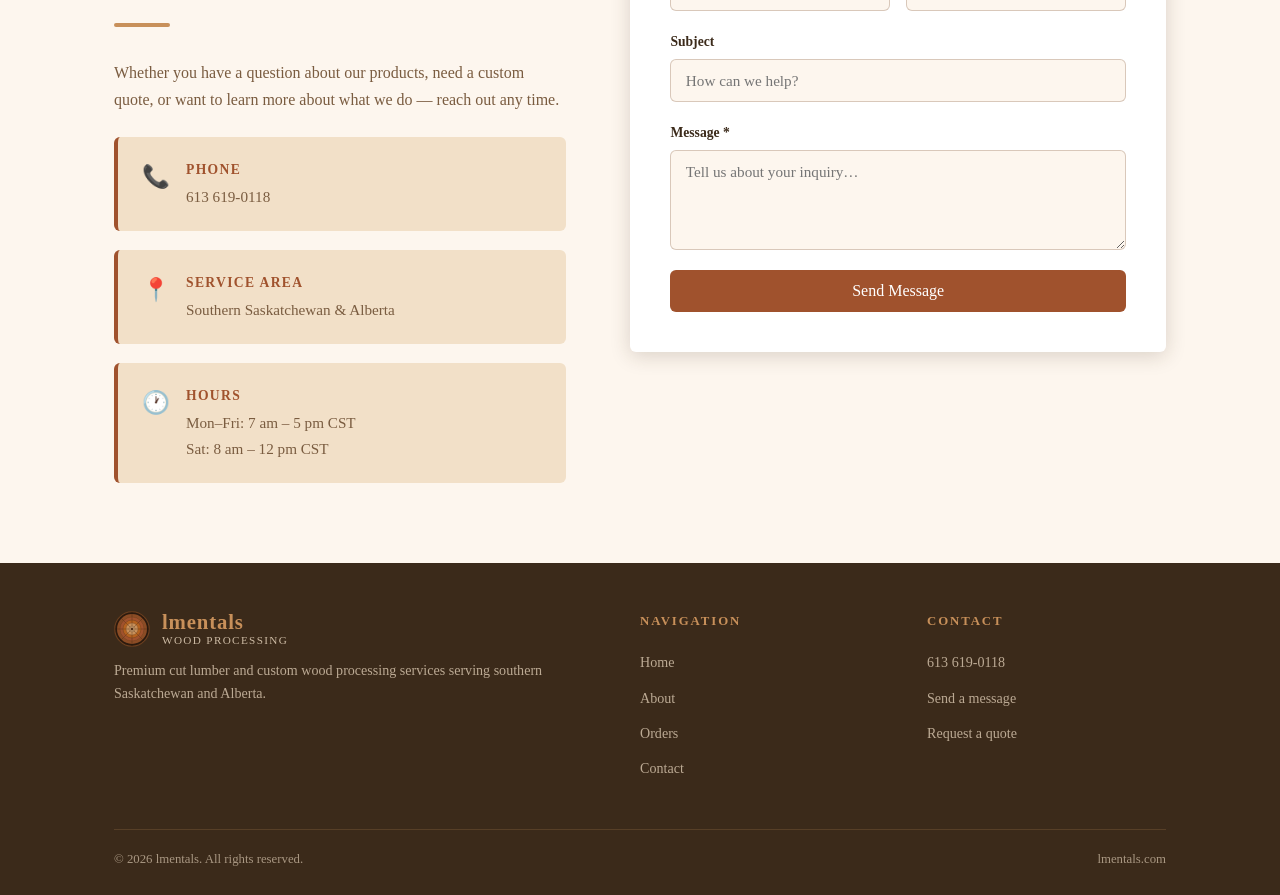
==== commit 21094fd1: "new logo" ====
--- a/index.html
+++ b/index.html
@@ -330,21 +330,24 @@
       <div class="footer-brand">
         <div class="nav-logo" style="margin-bottom:.6rem;">
           <svg width="36" height="36" viewBox="0 0 48 48" fill="none" xmlns="http://www.w3.org/2000/svg" aria-hidden="true">
-            <circle cx="24" cy="24" r="21" stroke="#c8905a" stroke-width="2.5" fill="none"/>
-            <g fill="#c8905a">
-              <polygon points="24,2 26,8 22,8"/>
-              <polygon points="39.8,10.2 37.5,15.5 33.8,12.5"/>
-              <polygon points="46,24 40,26 40,22"/>
-              <polygon points="39.8,37.8 34.5,36 37,32"/>
-              <polygon points="24,46 22,40 26,40"/>
-              <polygon points="8.2,37.8 11,32.5 14.5,36"/>
-              <polygon points="2,24 8,22 8,26"/>
-              <polygon points="8.2,10.2 13.5,12.5 10.5,15.8"/>
+            <circle cx="24" cy="24" r="23" fill="#2b1a0e"/>
+            <circle cx="24" cy="24" r="23" stroke="#6b3f1f" stroke-width="1.5" fill="none"/>
+            <circle cx="24" cy="24" r="20" fill="#8b4c25"/>
+            <circle cx="24" cy="24" r="16" fill="#a0522d"/>
+            <circle cx="24" cy="24" r="12" fill="#b5621f"/>
+            <circle cx="24" cy="24" r="8"  fill="#c8905a"/>
+            <circle cx="24" cy="24" r="4"  fill="#d4a574"/>
+            <circle cx="24" cy="24" r="1.8" fill="#6b3f1f"/>
+            <g stroke="#2b1a0e" stroke-width="0.8" opacity="0.45">
+              <line x1="24" y1="1" x2="24" y2="47"/>
+              <line x1="1"  y1="24" x2="47" y2="24"/>
+              <line x1="7.5"  y1="7.5"  x2="40.5" y2="40.5"/>
+              <line x1="40.5" y1="7.5"  x2="7.5"  y2="40.5"/>
             </g>
-            <circle cx="24" cy="24" r="14" fill="#3b2a1a"/>
-            <polygon points="24,10 29,20 19,20" fill="#a0522d"/>
-            <polygon points="24,15 31,27 17,27" fill="#c8905a"/>
-            <rect x="22" y="27" width="4" height="5" rx="1" fill="#a0522d"/>
+            <circle cx="24" cy="24" r="16" stroke="#6b3f1f" stroke-width="0.6" fill="none"/>
+            <circle cx="24" cy="24" r="12" stroke="#6b3f1f" stroke-width="0.6" fill="none"/>
+            <circle cx="24" cy="24" r="8"  stroke="#7a4e2a" stroke-width="0.5" fill="none"/>
+            <circle cx="24" cy="24" r="4"  stroke="#7a4e2a" stroke-width="0.5" fill="none"/>
           </svg>
           <span class="logo-text">
             <span class="wordmark">lmentals</span>
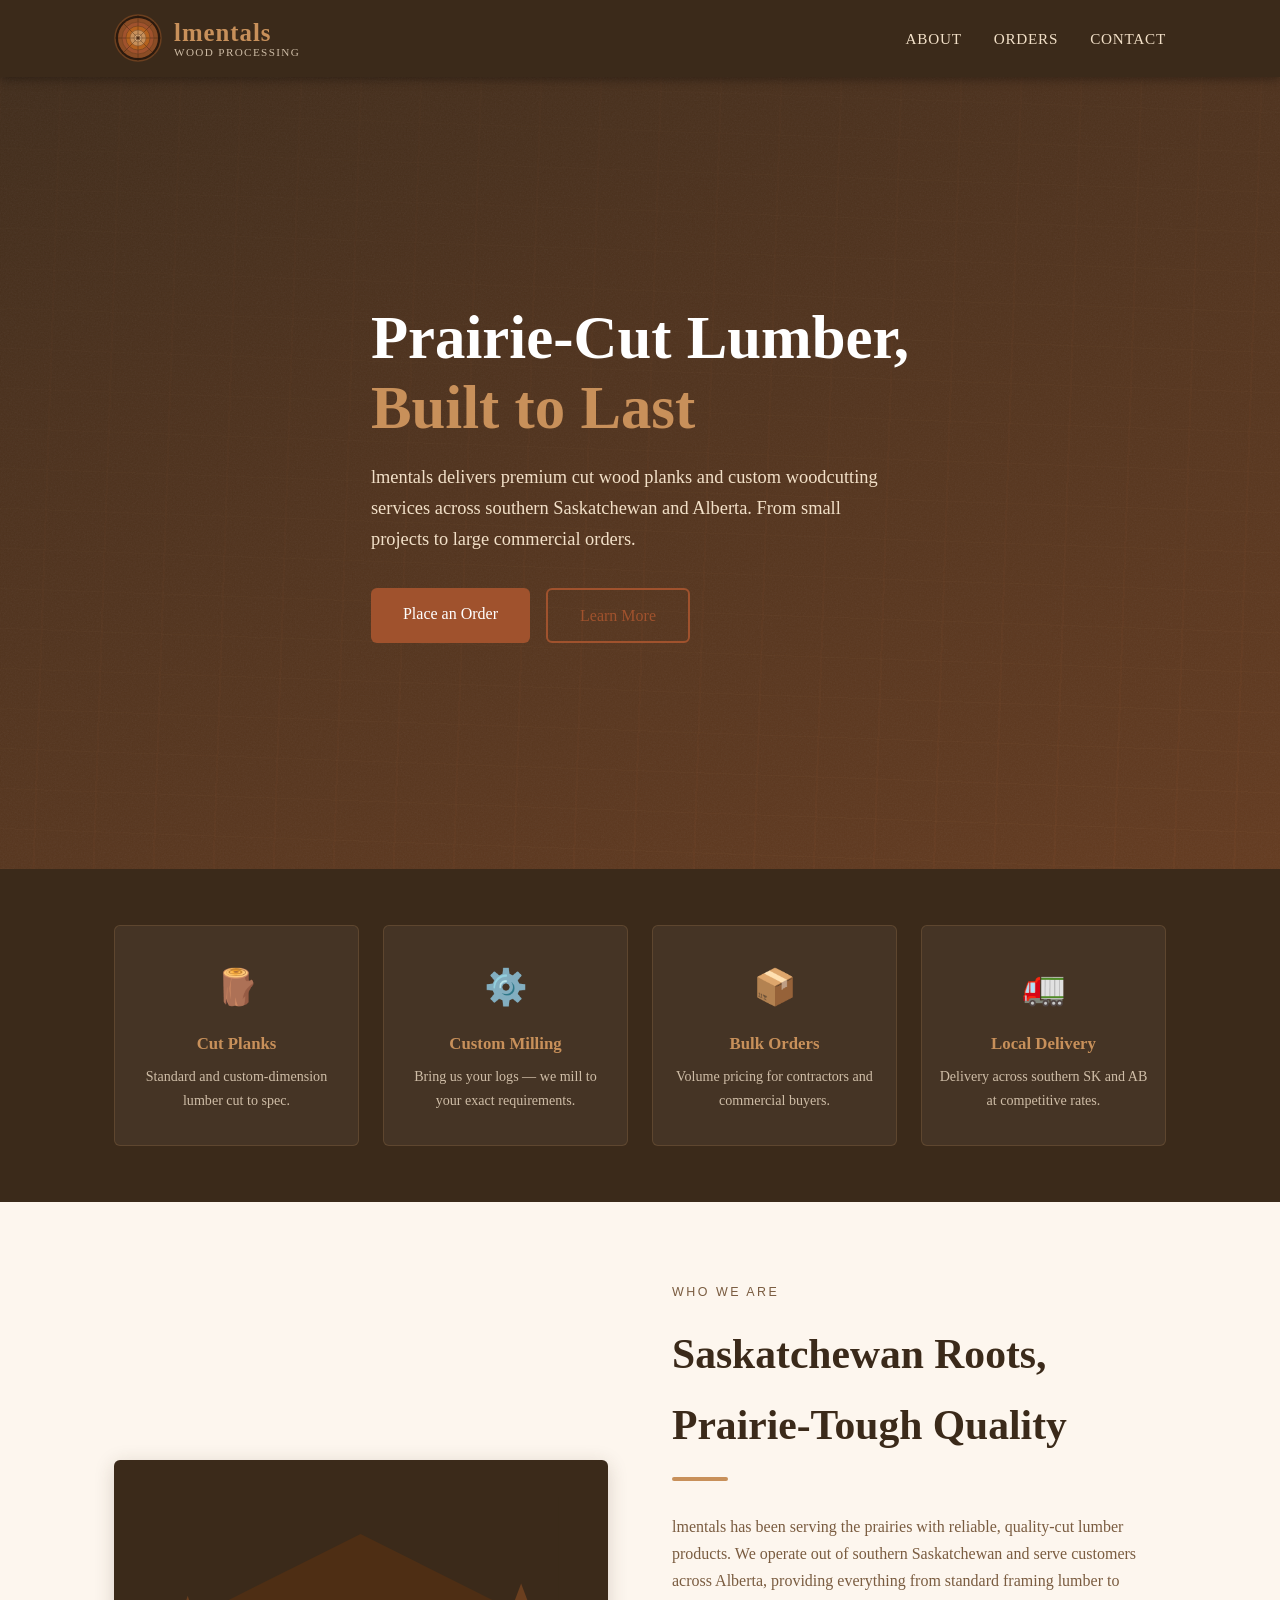
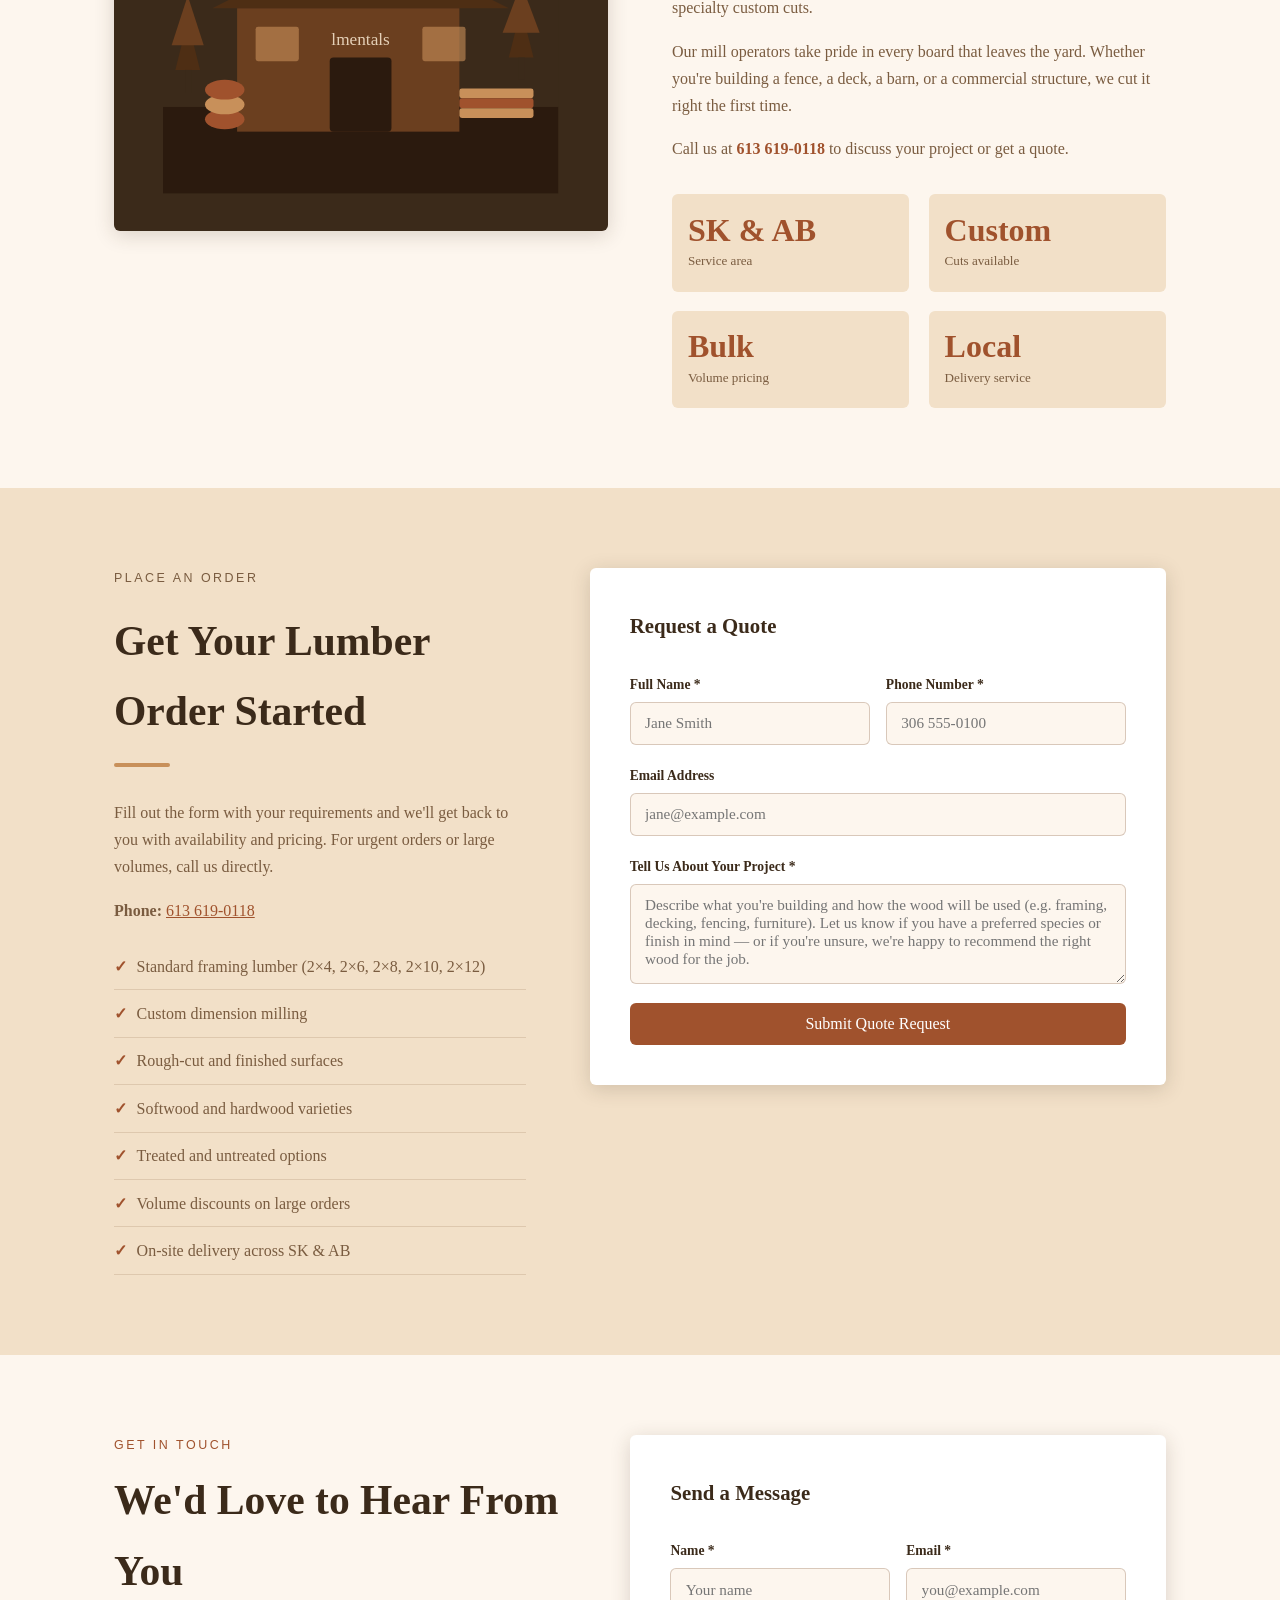
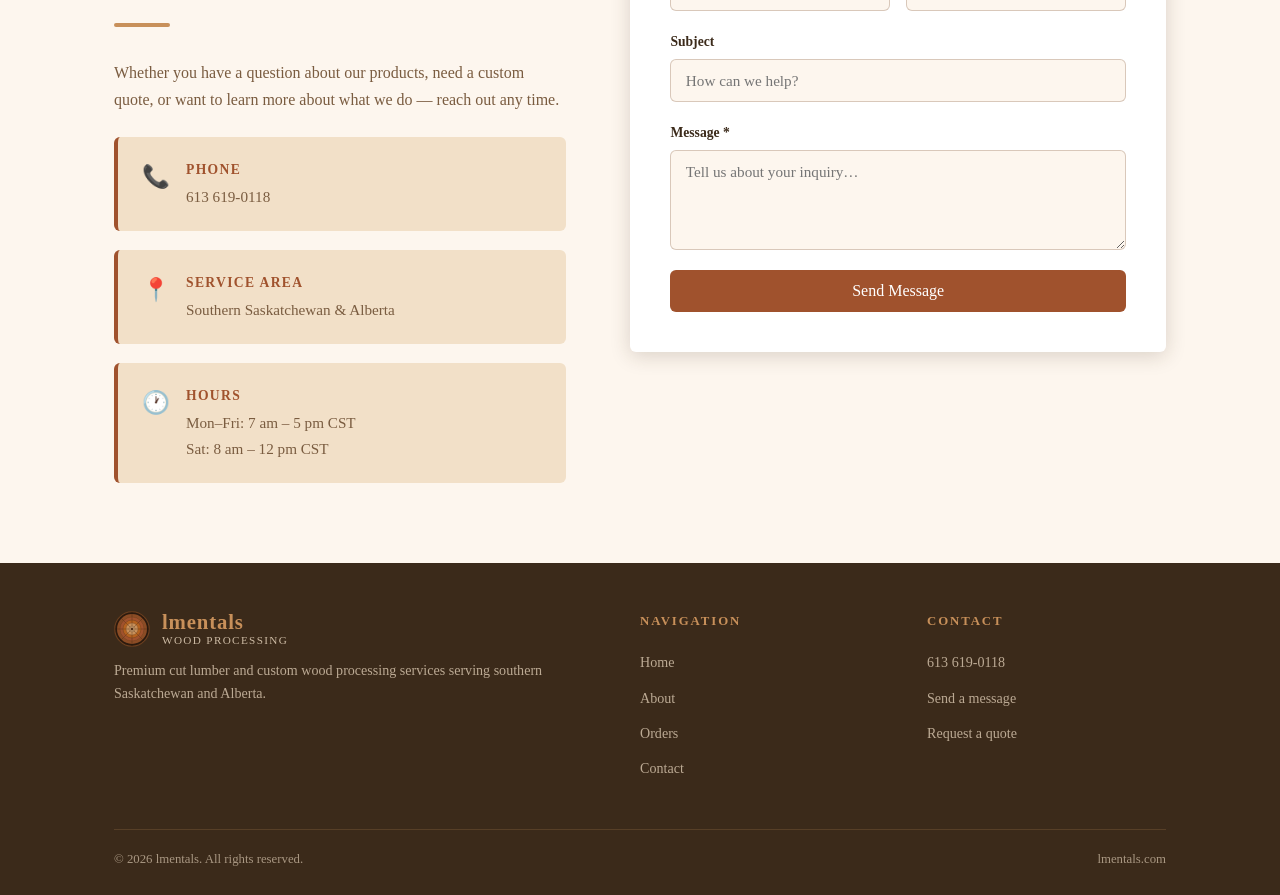
==== commit bf45b5dc: "update quote" ====
--- a/index.html
+++ b/index.html
@@ -218,33 +218,9 @@
             <label for="o-email">Email Address</label>
             <input type="email" id="o-email" name="email" placeholder="jane@example.com">
           </div>
-          <div class="form-row">
-            <div class="field">
-              <label for="o-type">Wood Type *</label>
-              <select id="o-type" name="wood_type" required>
-                <option value="" disabled selected>Select type</option>
-                <option>Spruce (framing)</option>
-                <option>Pine</option>
-                <option>Fir</option>
-                <option>Cedar</option>
-                <option>Hardwood (custom)</option>
-                <option>Not sure — advise me</option>
-              </select>
-            </div>
-            <div class="field">
-              <label for="o-volume">Estimated Volume</label>
-              <select id="o-volume" name="volume">
-                <option value="" disabled selected>Select range</option>
-                <option>Small (&lt; 100 board-ft)</option>
-                <option>Medium (100–500 board-ft)</option>
-                <option>Large (500–2000 board-ft)</option>
-                <option>Commercial (2000+ board-ft)</option>
-              </select>
-            </div>
-          </div>
           <div class="field">
-            <label for="o-details">Project Details / Dimensions *</label>
-            <textarea id="o-details" name="details" placeholder="Describe your project, required dimensions, surface finish, delivery location, timeline…" required></textarea>
+            <label for="o-details">Tell Us About Your Project *</label>
+            <textarea id="o-details" name="details" placeholder="Describe what you're building and how the wood will be used (e.g. framing, decking, fencing, furniture). Let us know if you have a preferred species or finish in mind — or if you're unsure, we're happy to recommend the right wood for the job." required></textarea>
           </div>
           <button type="submit" class="btn btn-primary" style="width:100%;">Submit Quote Request</button>
           <p id="orderMsg" style="margin-top:.8rem;font-size:.88rem;color:var(--cedar);display:none;"></p>
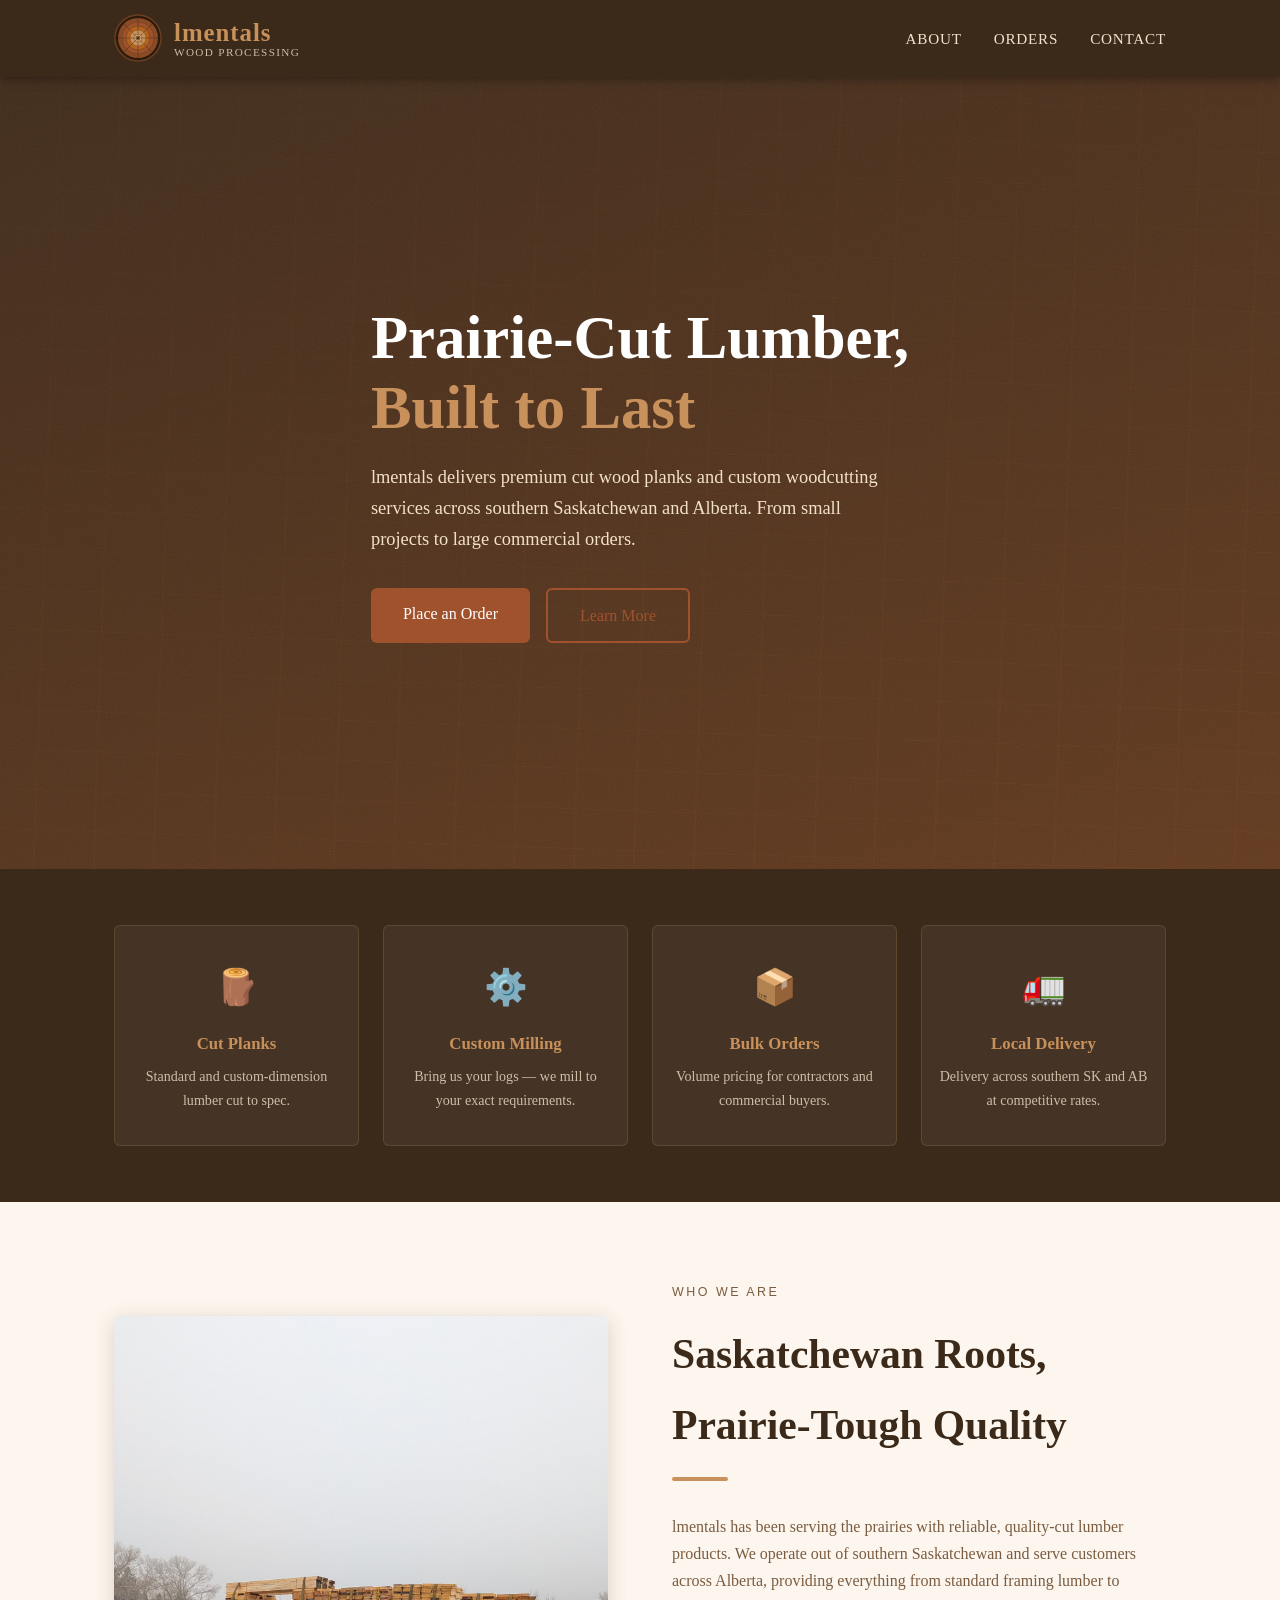
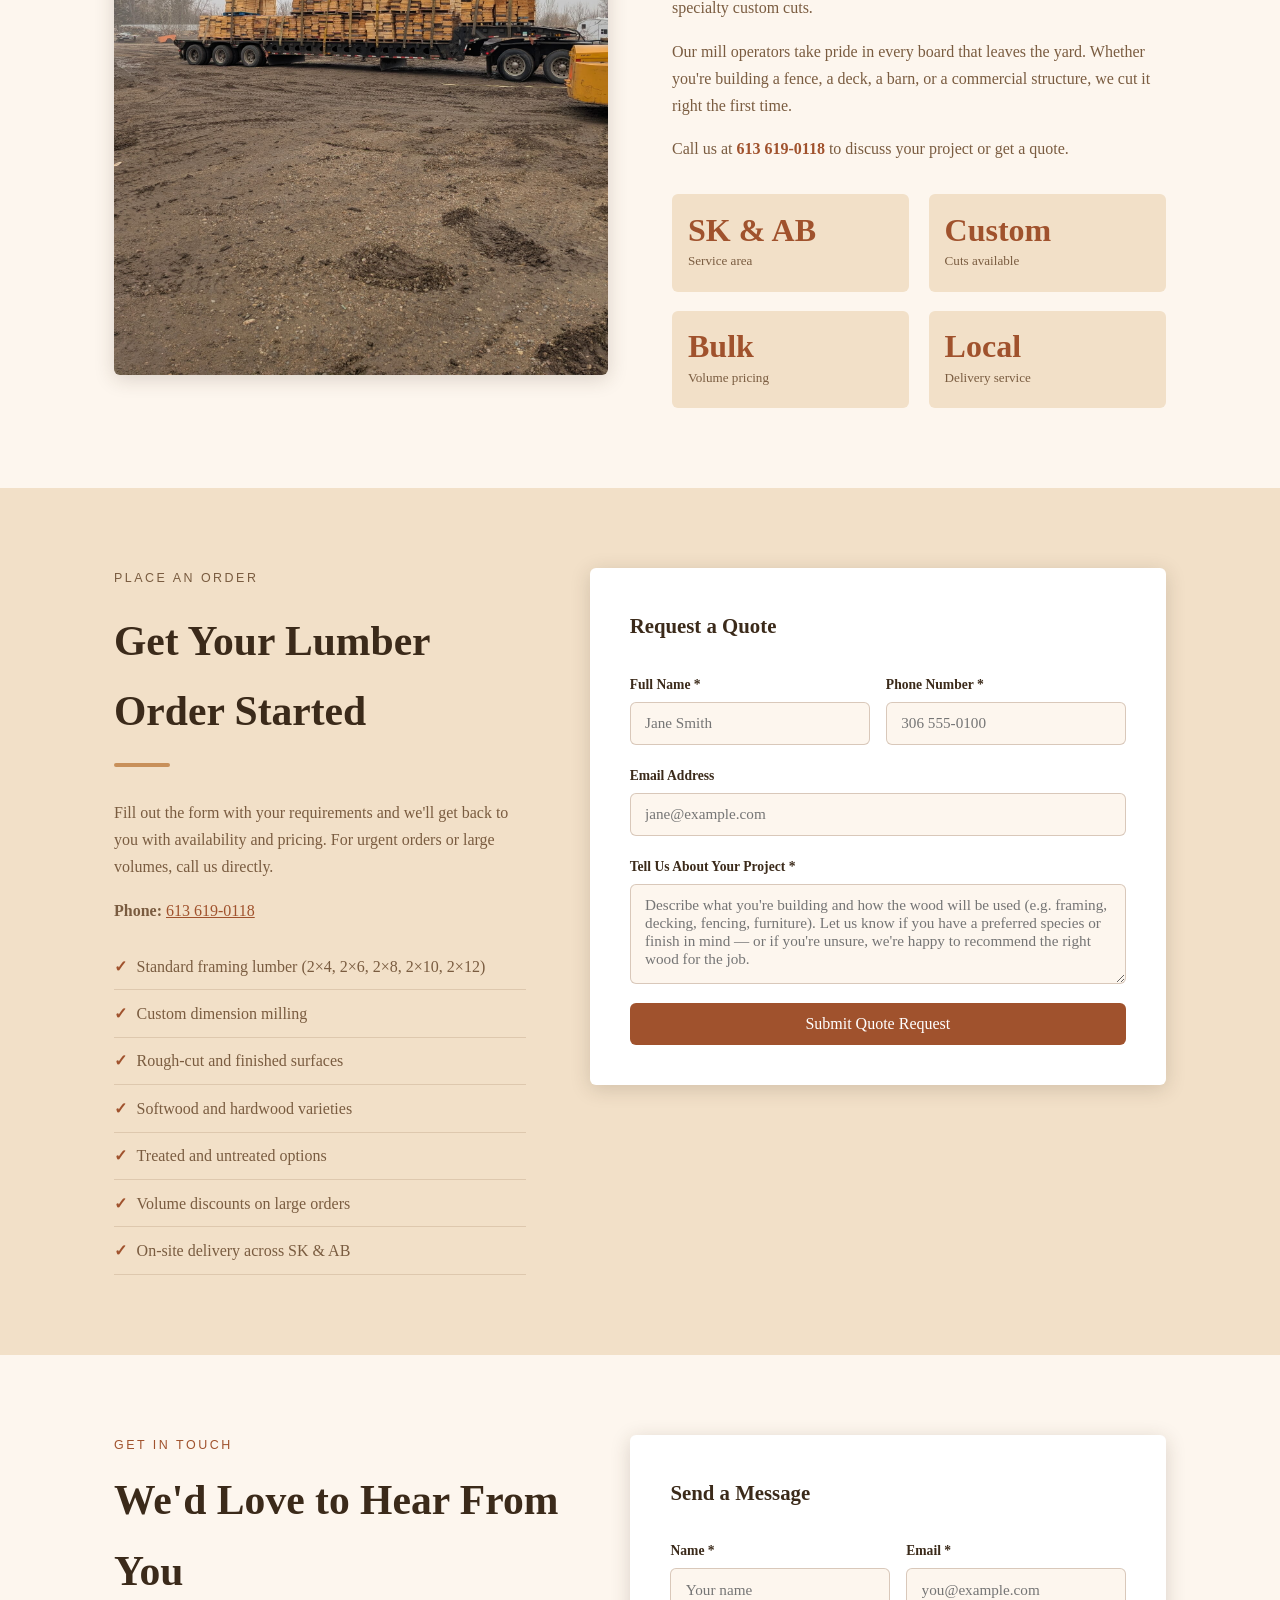
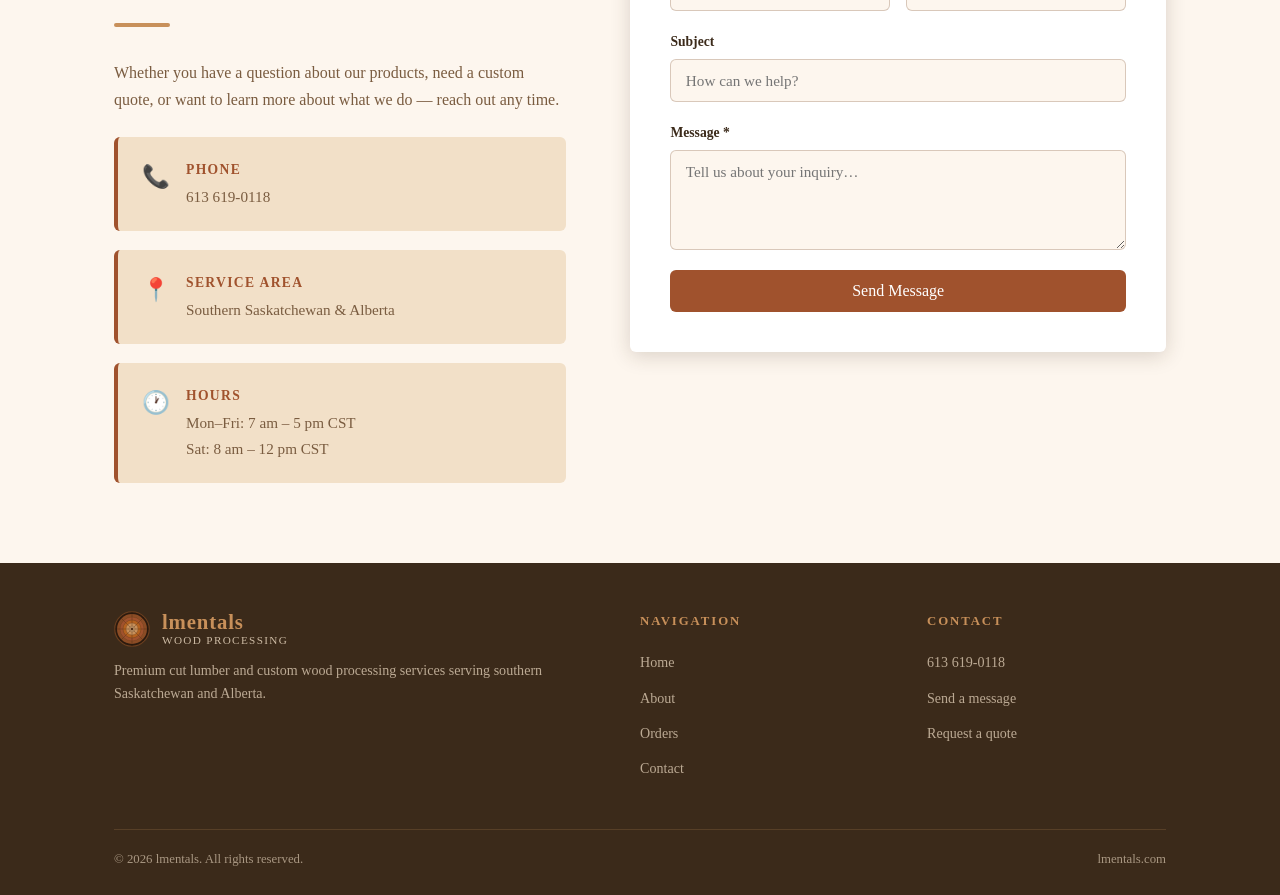
==== commit 326c9c68: "images" ====
--- a/index.html
+++ b/index.html
@@ -110,39 +110,7 @@
 
       <!-- Decorative illustration placeholder -->
       <div class="about-visual">
-        <svg viewBox="0 0 320 240" xmlns="http://www.w3.org/2000/svg" aria-label="Wood mill illustration">
-          <!-- Sky -->
-          <rect width="320" height="240" fill="#3b2a1a"/>
-          <!-- Ground -->
-          <rect y="170" width="320" height="70" fill="#2b1a0e"/>
-          <!-- Shed body -->
-          <rect x="60" y="90" width="180" height="100" fill="#6b3f1f"/>
-          <!-- Roof -->
-          <polygon points="40,90 160,30 280,90" fill="#4e2e14"/>
-          <!-- Door -->
-          <rect x="135" y="130" width="50" height="60" rx="3" fill="#2b1a0e"/>
-          <!-- Windows -->
-          <rect x="75"  y="105" width="35" height="28" rx="2" fill="#c8905a" opacity=".6"/>
-          <rect x="210" y="105" width="35" height="28" rx="2" fill="#c8905a" opacity=".6"/>
-          <!-- Log stack -->
-          <ellipse cx="50"  cy="180" rx="16" ry="8"  fill="#a0522d"/>
-          <ellipse cx="50"  cy="168" rx="16" ry="8"  fill="#c8905a"/>
-          <ellipse cx="50"  cy="156" rx="16" ry="8"  fill="#a0522d"/>
-          <!-- Plank stack -->
-          <rect x="240" y="155" width="60" height="8"  rx="2" fill="#c8905a"/>
-          <rect x="240" y="163" width="60" height="8"  rx="2" fill="#a0522d"/>
-          <rect x="240" y="171" width="60" height="8"  rx="2" fill="#c8905a"/>
-          <!-- Trees -->
-          <polygon points="290,90 300,130 280,130" fill="#4e2e14"/>
-          <polygon points="290,70 305,110 275,110" fill="#6b3f1f"/>
-          <rect x="288" y="130" width="5" height="18" fill="#3b2a1a"/>
-
-          <polygon points="20,100 30,140 10,140" fill="#4e2e14"/>
-          <polygon points="20,80 33,120 7,120"  fill="#6b3f1f"/>
-          <rect x="18" y="140" width="5" height="18" fill="#3b2a1a"/>
-          <!-- Company name on shed -->
-          <text x="160" y="120" text-anchor="middle" fill="#f2e0c8" font-family="Georgia,serif" font-size="14" opacity=".9">lmentals</text>
-        </svg>
+        <img src="woodtruck.jpg" alt="lmentals wood delivery truck loaded with lumber" style="width:100%;height:100%;object-fit:cover;display:block;">
       </div>
 
       <div class="about-text">
--- a/style.css
+++ b/style.css
@@ -231,11 +231,6 @@
   border-radius: var(--radius);
   overflow: hidden;
   box-shadow: var(--shadow);
-  aspect-ratio: 4/3;
-  background: var(--bark);
-  display: flex;
-  align-items: center;
-  justify-content: center;
 }
 
 .about-visual svg { width: 80%; height: auto; }
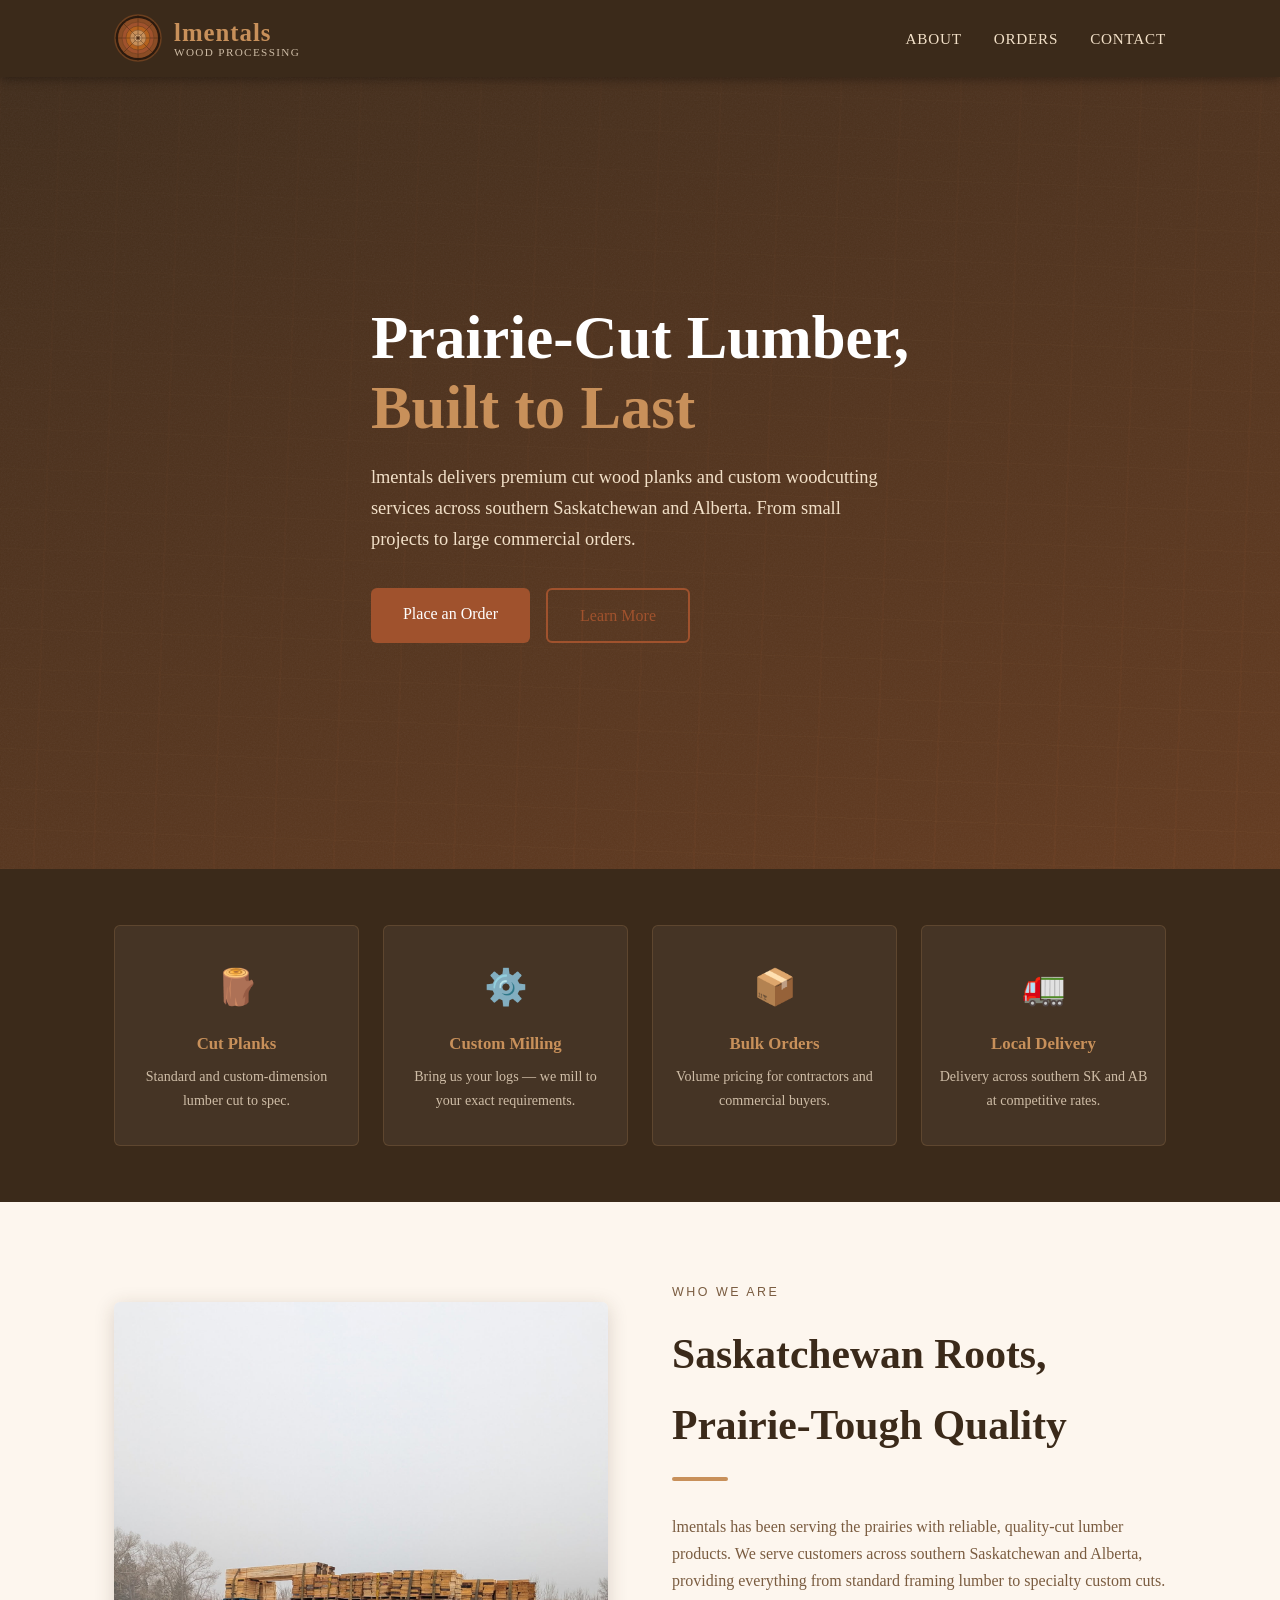
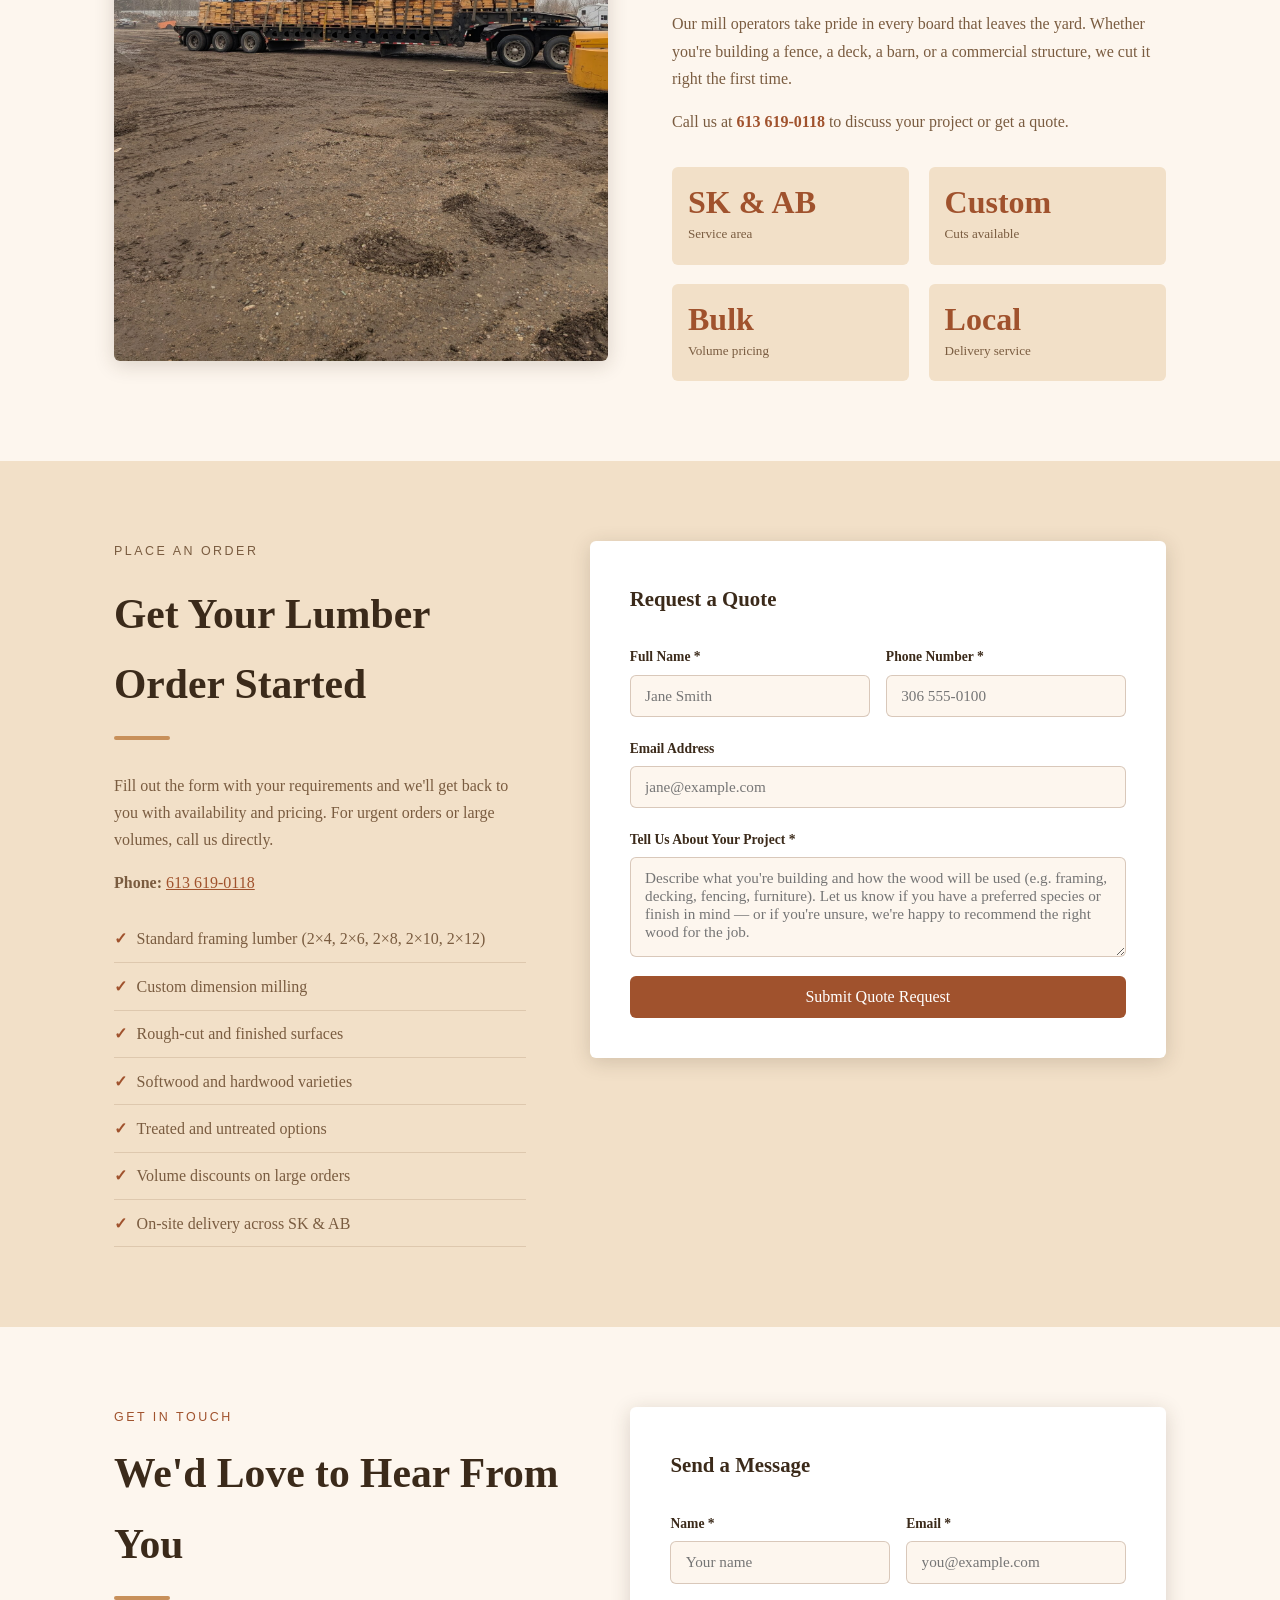
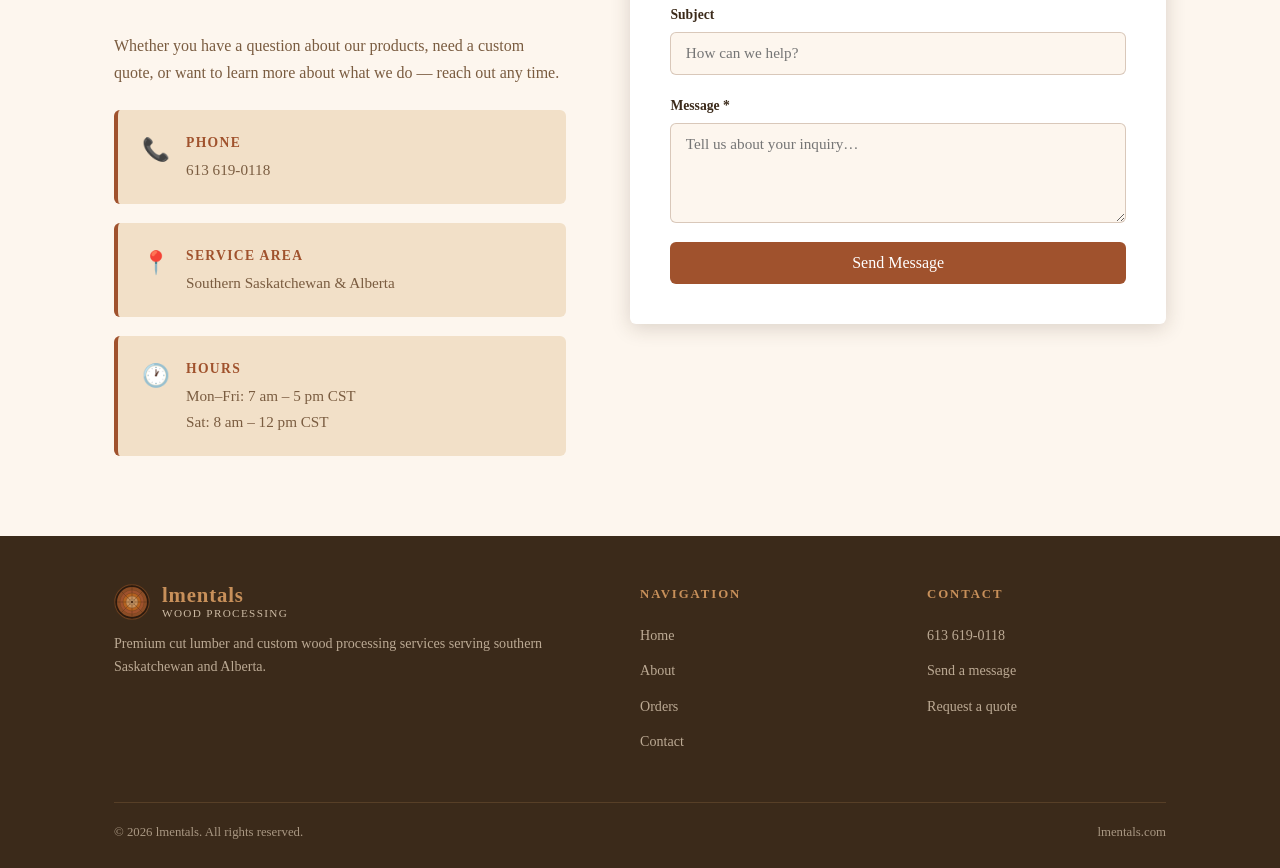
==== commit 6d34a736: "wording" ====
--- a/index.html
+++ b/index.html
@@ -117,7 +117,8 @@
         <p class="section-label">Who We Are</p>
         <h2 class="section-title">Saskatchewan Roots,<br>Prairie-Tough Quality</h2>
         <div class="divider"></div>
-        <p>lmentals has been serving the prairies with reliable, quality-cut lumber products. We operate out of southern Saskatchewan and serve customers across Alberta, providing everything from standard framing lumber to specialty custom cuts.</p>
+        <p>lmentals has been serving the prairies with reliable, quality-cut lumber products. 
+          We serve customers across southern Saskatchewan and Alberta, providing everything from standard framing lumber to specialty custom cuts.</p>
         <p>Our mill operators take pride in every board that leaves the yard. Whether you're building a fence, a deck, a barn, or a commercial structure, we cut it right the first time.</p>
         <p>Call us at <strong><a href="tel:6136190118" style="color:var(--cedar);text-decoration:none;">613 619-0118</a></strong> to discuss your project or get a quote.</p>
 
